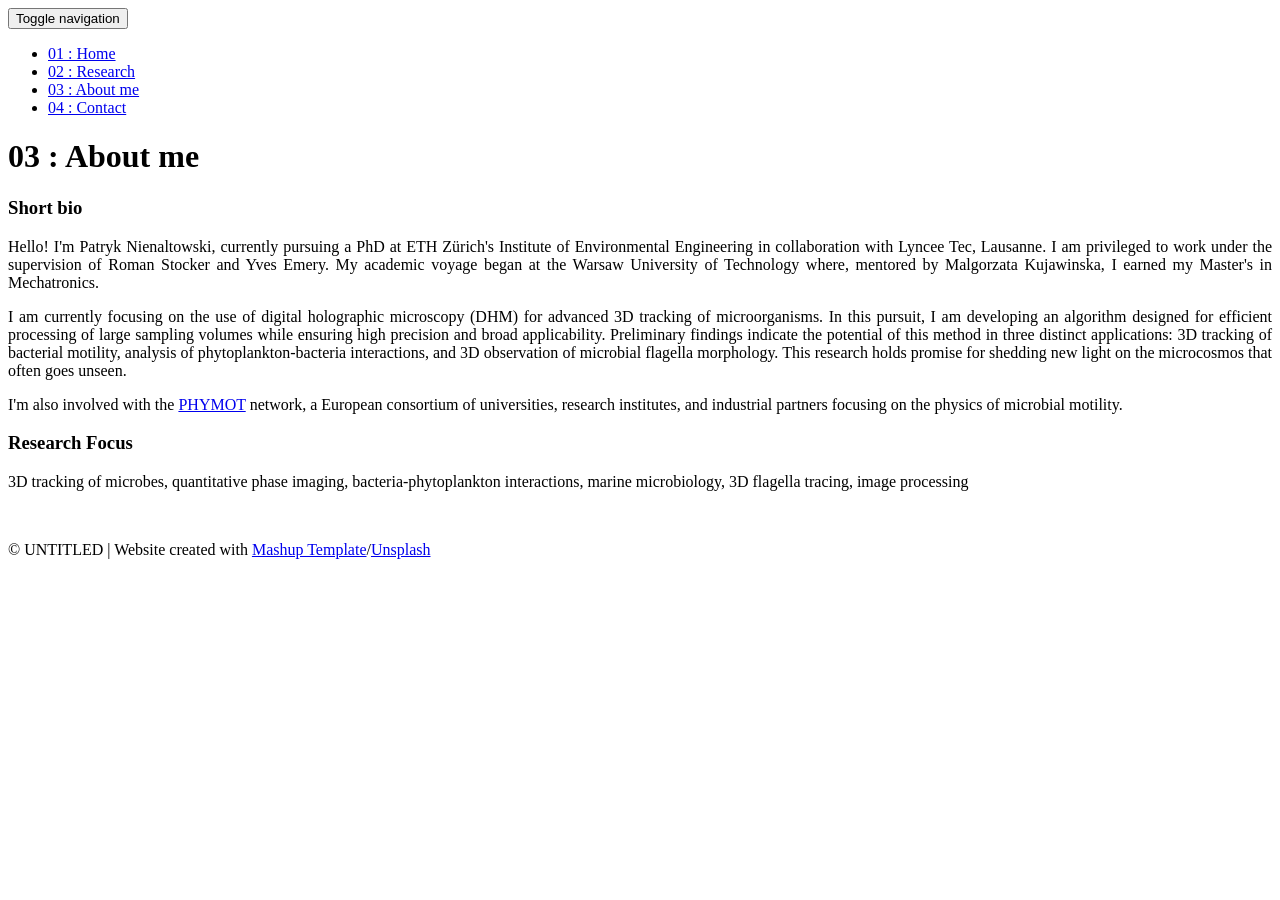
==== about.html @ 15e96288 "Add files via upload" ====
<!DOCTYPE html>
<html lang="en">

<head>
  <meta charset="UTF-8">
  <meta content="IE=edge" http-equiv="X-UA-Compatible">
  <meta content="width=device-width,initial-scale=1" name="viewport">
  <meta content="description" name="description">
  <meta name="google" content="notranslate" />
  <meta content="Mashup templates have been developped by Orson.io team" name="author">

  <!-- Disable tap highlight on IE -->
  <meta name="msapplication-tap-highlight" content="no">
  
  <link rel="apple-touch-icon" sizes="180x180" href="./assets/apple-icon-180x180.png">
  <link href="./assets/favicon.ico" rel="icon">

  <title>PN | about me</title>  

<link href="./main.3f6952e4.css" rel="stylesheet"></head>

<body class="">
<div id="site-border-left"></div>
<div id="site-border-right"></div>
<div id="site-border-top"></div>
<div id="site-border-bottom"></div>
 <!-- Add your content of header -->
<header>
  <nav class="navbar  navbar-fixed-top navbar-default">
    <div class="container">
        <button type="button" class="navbar-toggle collapsed" data-toggle="collapse" data-target="#navbar-collapse" aria-expanded="false">
          <span class="sr-only">Toggle navigation</span>
          <span class="icon-bar"></span>
          <span class="icon-bar"></span>
          <span class="icon-bar"></span>
        </button>

      <div class="collapse navbar-collapse" id="navbar-collapse">
        <ul class="nav navbar-nav ">
          <li><a href="./index.html" title="">01 : Home</a></li>
          <li><a href="./research.html" title="">02 : Research</a></li>
          <li><a href="./about.html" title="">03 : About me</a></li>
          <li><a href="./contact.html" title="">04 : Contact</a></li>
        </ul>
      </div> 
    </div>
  </nav>
</header>
<!-- Add your site or app content here -->

<div class="section-container">
    <div class="container">
      <div class="row">
        <div class="col-xs-12">
          <div class="section-container-spacer text-center">
            <h1 class="h2">03 : About me</h1>
          </div>
          
          <div class="row">
            <div class="col-md-10 col-md-offset-1">
              <div class="row">
                <div class="col-xs-12 col-md-6">
                  <h3>Short bio</h3>
                  <p align="justify">Hello! I'm Patryk Nienaltowski, currently pursuing a PhD at ETH Zürich's Institute of Environmental Engineering in collaboration with Lyncee Tec, Lausanne. I am privileged to work under the supervision of Roman Stocker and Yves Emery. My academic voyage began at the Warsaw University of Technology where, mentored by Malgorzata Kujawinska, I earned my Master's in Mechatronics.</p>
			<p align="justify">I am currently focusing on the use of digital holographic microscopy (DHM) for advanced 3D tracking of microorganisms. In this pursuit, I am developing an algorithm designed for efficient processing of large sampling volumes while ensuring high precision and broad applicability. Preliminary findings indicate the potential of this method in three distinct applications: 3D tracking of bacterial motility, analysis of phytoplankton-bacteria interactions, and 3D observation of microbial flagella morphology. This research holds promise for shedding new light on the microcosmos that often goes unseen.</p>
			<p align="justify">I'm also involved with the <a href="https://www.etn-phymot.eu">PHYMOT</a> network, a European consortium of universities, research institutes, and industrial partners focusing on the physics of microbial motility.</p>
			<h3>Research Focus</h3>
                  <p align="justify">3D tracking of microbes, quantitative phase imaging, bacteria-phytoplankton interactions, marine microbiology, 3D flagella tracing, image processing</p>
                </div>
                <div class="col-xs-12 col-md-6">
                  <img src="./assets/images/profile2.png" class="img-responsive" alt="">
                </div>
              </div>
            </div>
          </div>
          
          
       </div>
      </div>
    </div>
  </div>


<footer class="footer-container text-center">
  <div class="container">
    <div class="row">
      <div class="col-xs-12">
        <p>© UNTITLED | Website created with <a href="http://www.mashup-template.com/" title="Create website with free html template">Mashup Template</a>/<a href="https://www.unsplash.com/" title="Beautiful Free Images">Unsplash</a></p>
      </div>
    </div>
  </div>
</footer>

<script>
  document.addEventListener("DOMContentLoaded", function (event) {
     navActivePage();
  });
</script>

<!-- Google Analytics: change UA-XXXXX-X to be your site's ID 

<script>
  (function (i, s, o, g, r, a, m) {
    i['GoogleAnalyticsObject'] = r; i[r] = i[r] || function () {
      (i[r].q = i[r].q || []).push(arguments)
    }, i[r].l = 1 * new Date(); a = s.createElement(o),
      m = s.getElementsByTagName(o)[0]; a.async = 1; a.src = g; m.parentNode.insertBefore(a, m)
  })(window, document, 'script', '//www.google-analytics.com/analytics.js', 'ga');
  ga('create', 'UA-XXXXX-X', 'auto');
  ga('send', 'pageview');
</script>

--> <script type="text/javascript" src="./main.70a66962.js"></script></body>

</html>
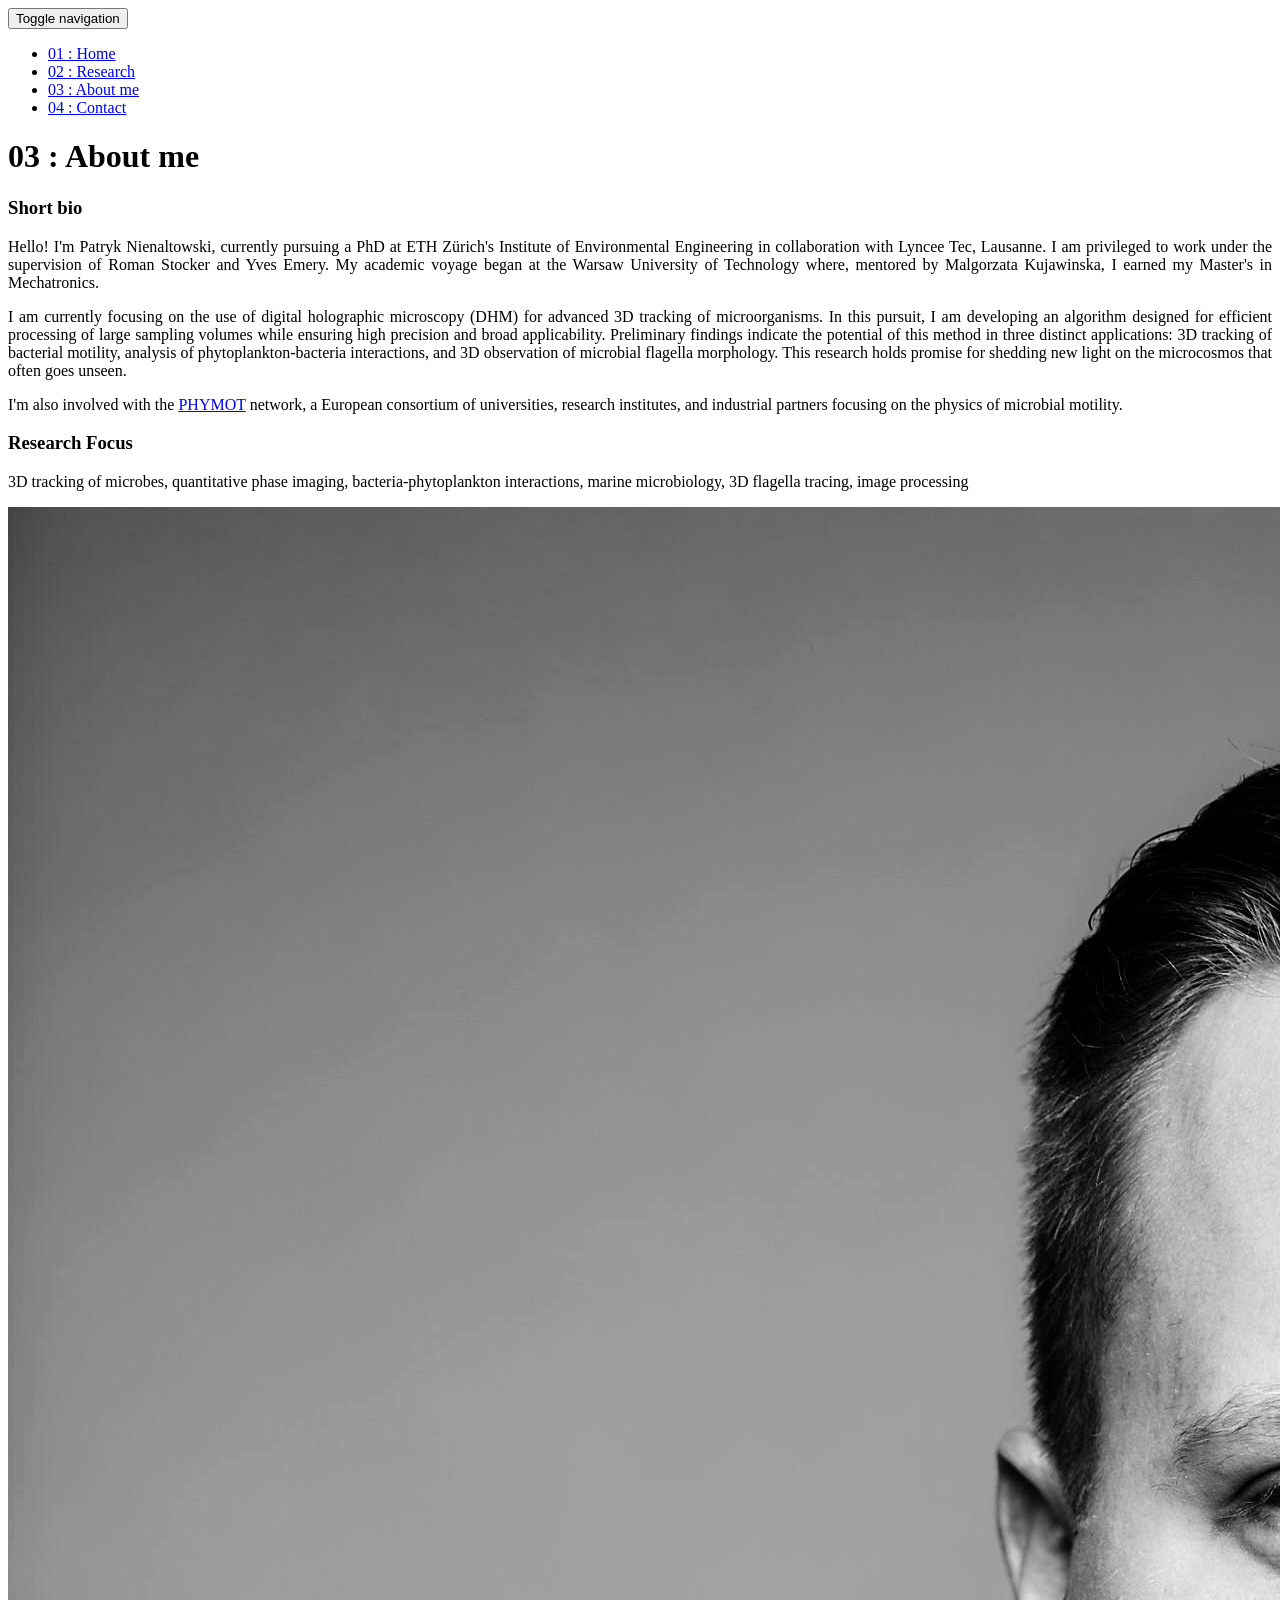
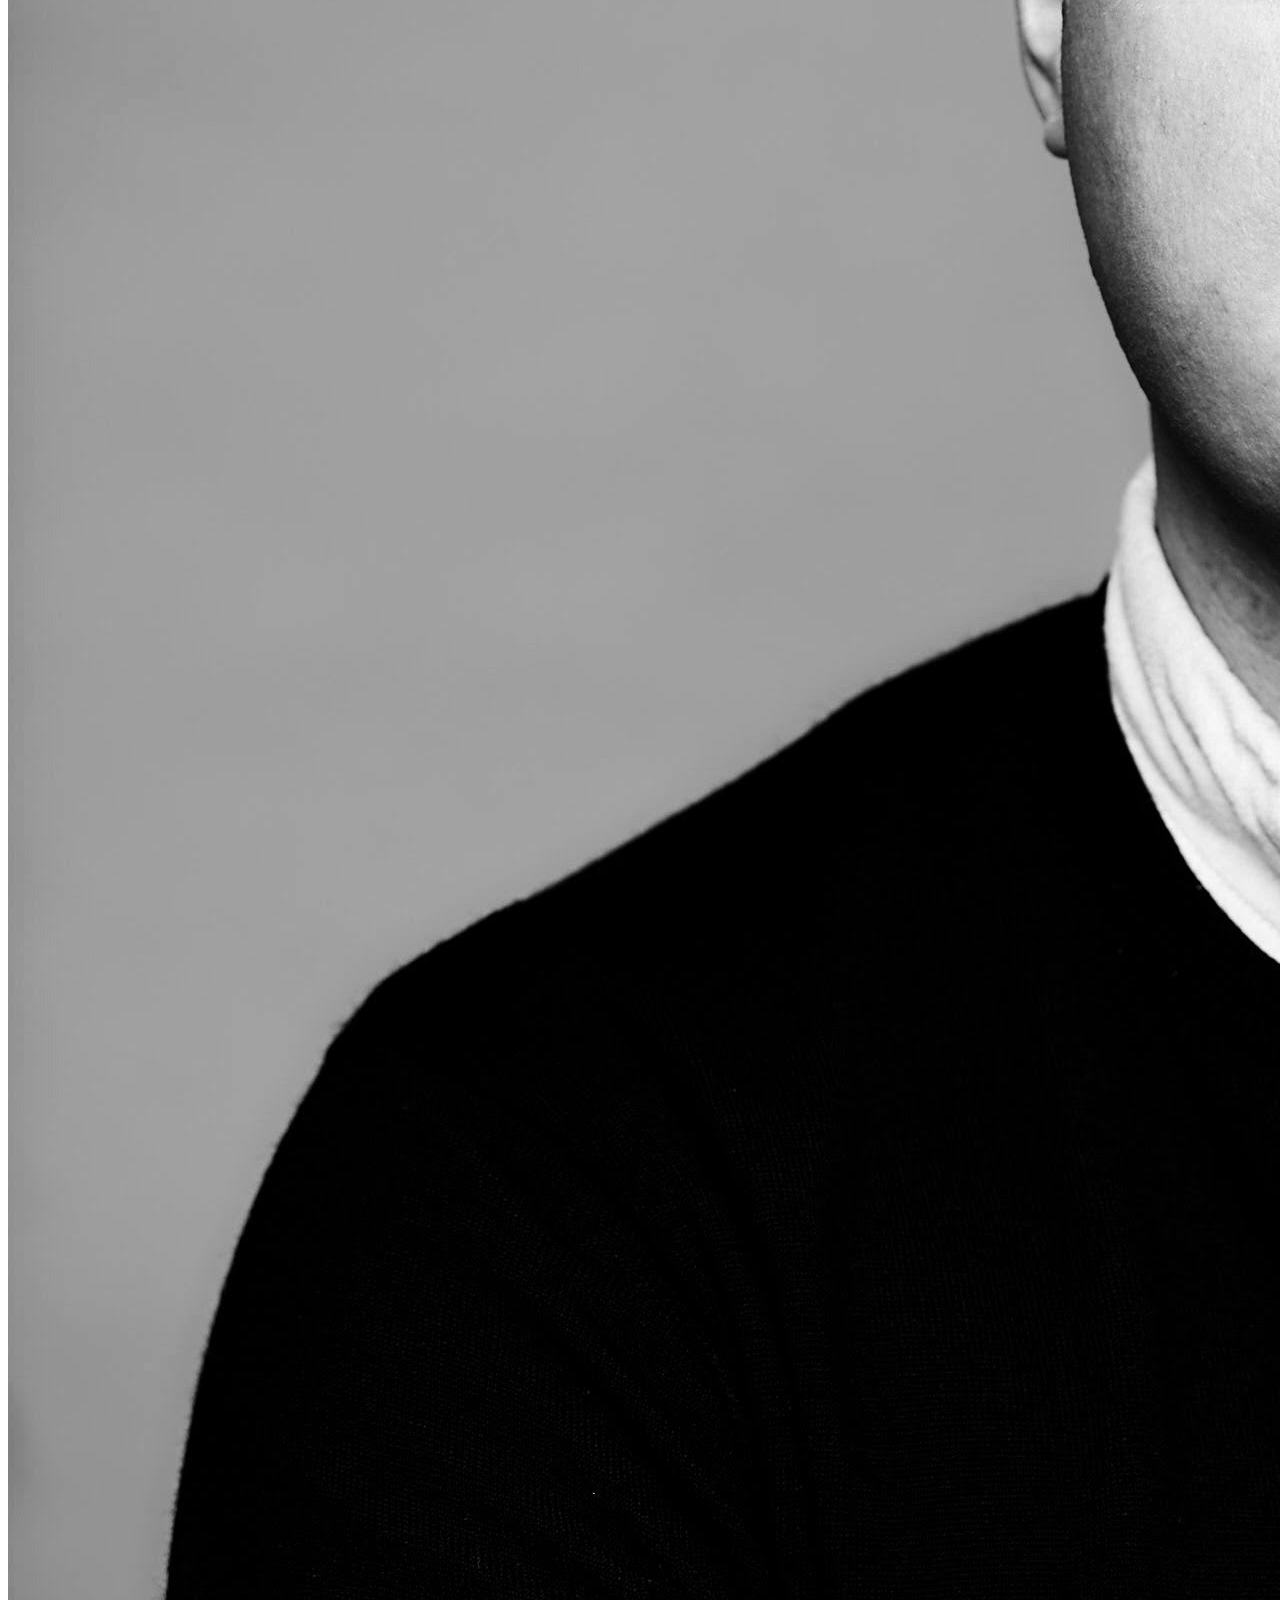
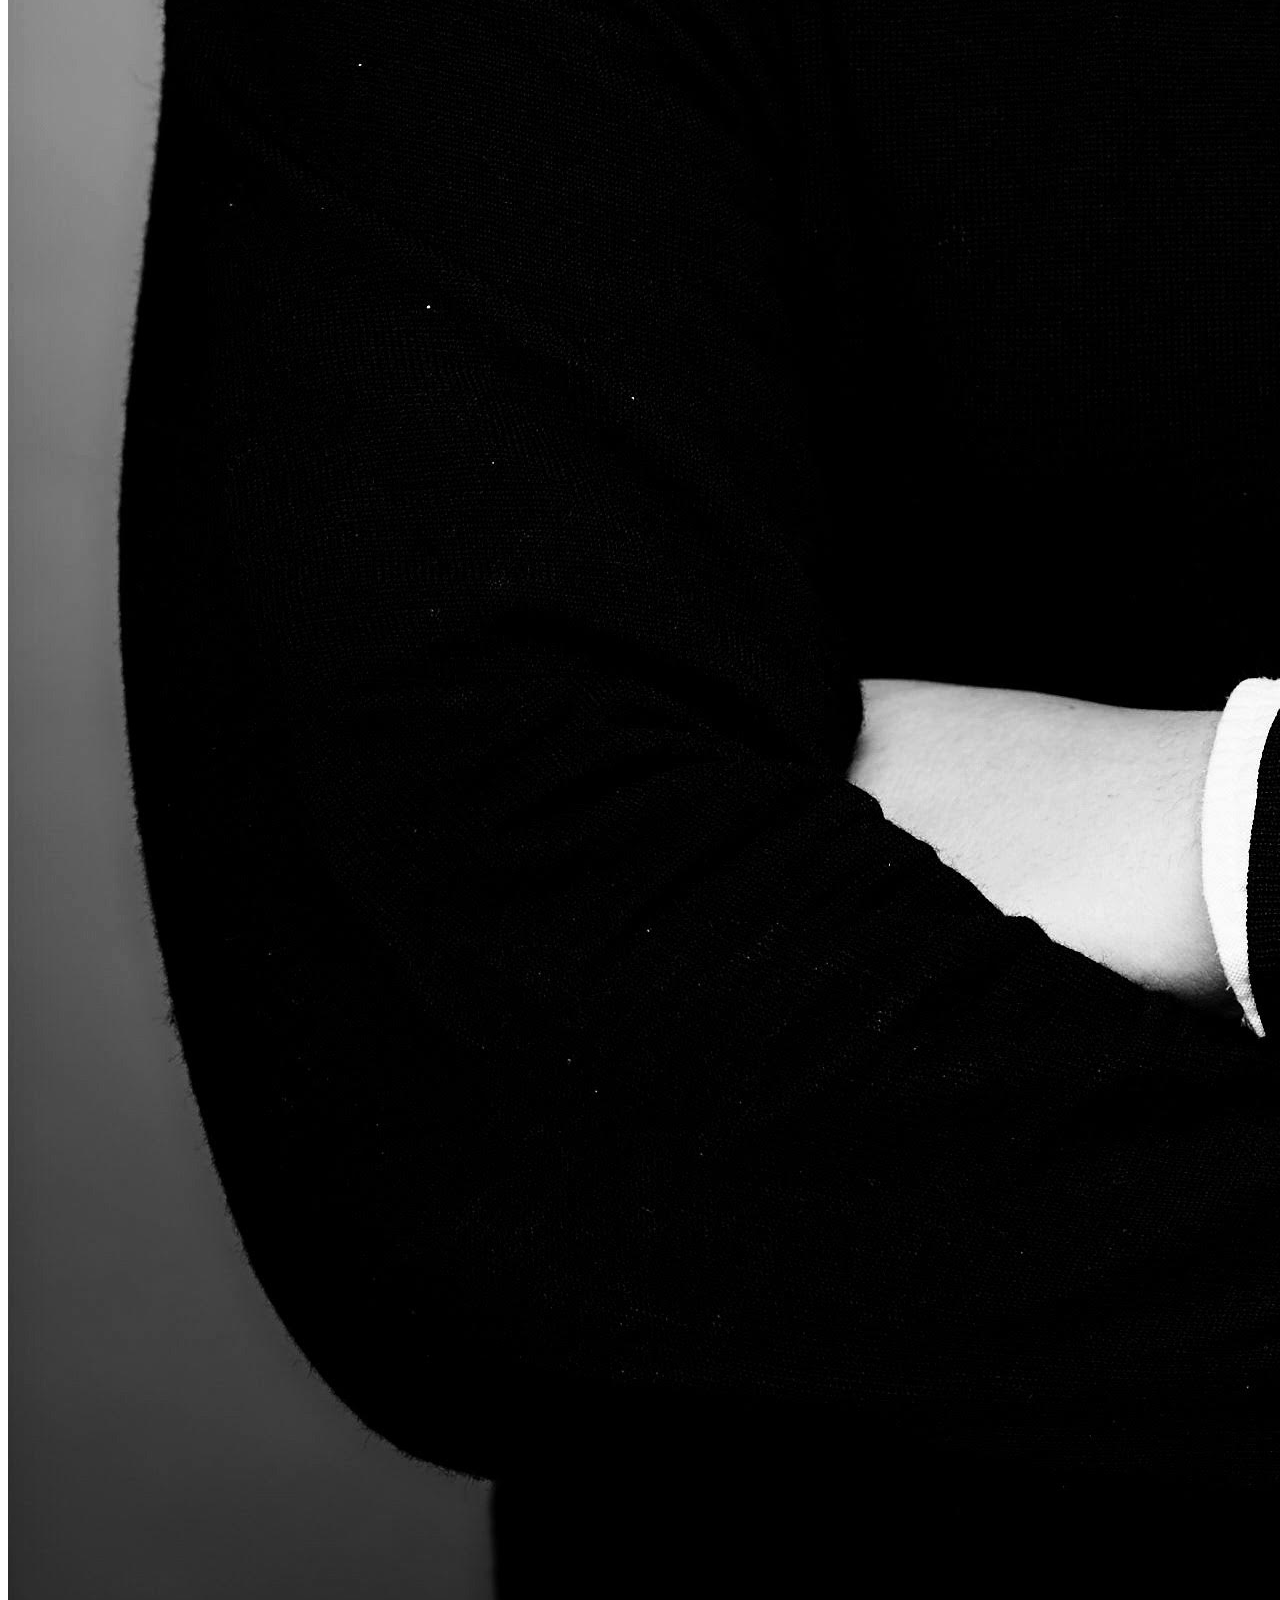
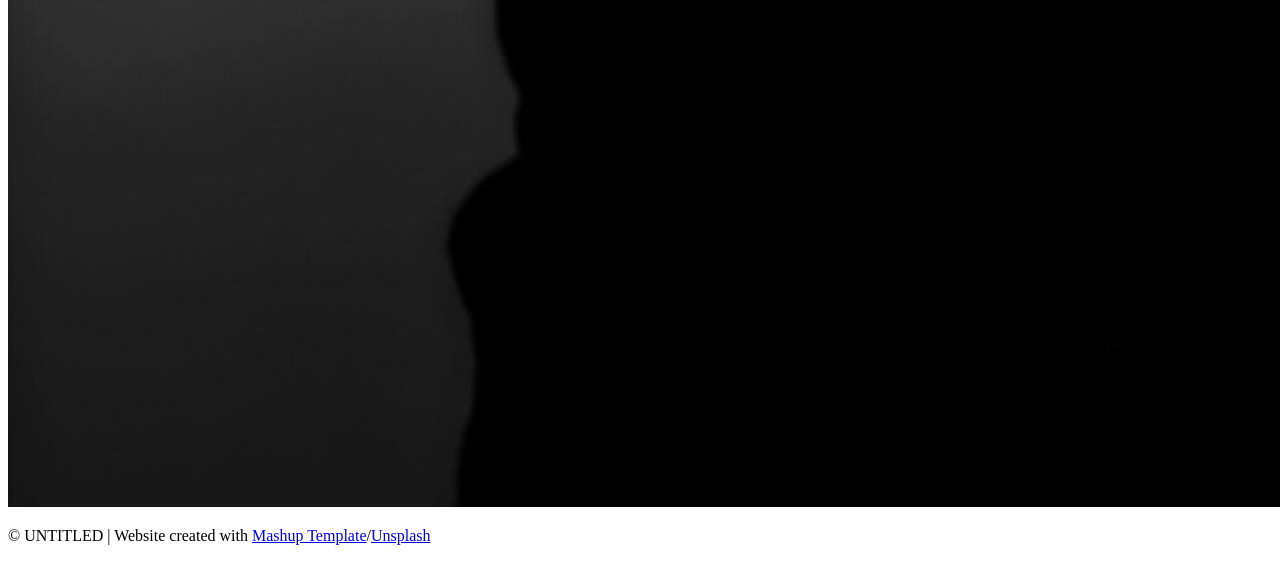
==== commit 5de50e36: "Update about.html" ====
--- a/about.html
+++ b/about.html
@@ -12,7 +12,7 @@
   <!-- Disable tap highlight on IE -->
   <meta name="msapplication-tap-highlight" content="no">
   
-  <link rel="apple-touch-icon" sizes="180x180" href="./assets/apple-icon-180x180.png">
+  <link rel="apple-touch-icon" sizes="180x180" href="apple-icon-180x180.png">
   <link href="./assets/favicon.ico" rel="icon">
 
   <title>PN | about me</title>  
@@ -68,7 +68,7 @@
                   <p align="justify">3D tracking of microbes, quantitative phase imaging, bacteria-phytoplankton interactions, marine microbiology, 3D flagella tracing, image processing</p>
                 </div>
                 <div class="col-xs-12 col-md-6">
-                  <img src="./assets/images/profile2.png" class="img-responsive" alt="">
+                  <img src="profile1.jpg" class="img-responsive" alt="">
                 </div>
               </div>
             </div>
@@ -112,4 +112,4 @@
 
 --> <script type="text/javascript" src="./main.70a66962.js"></script></body>
 
-</html>+</html>
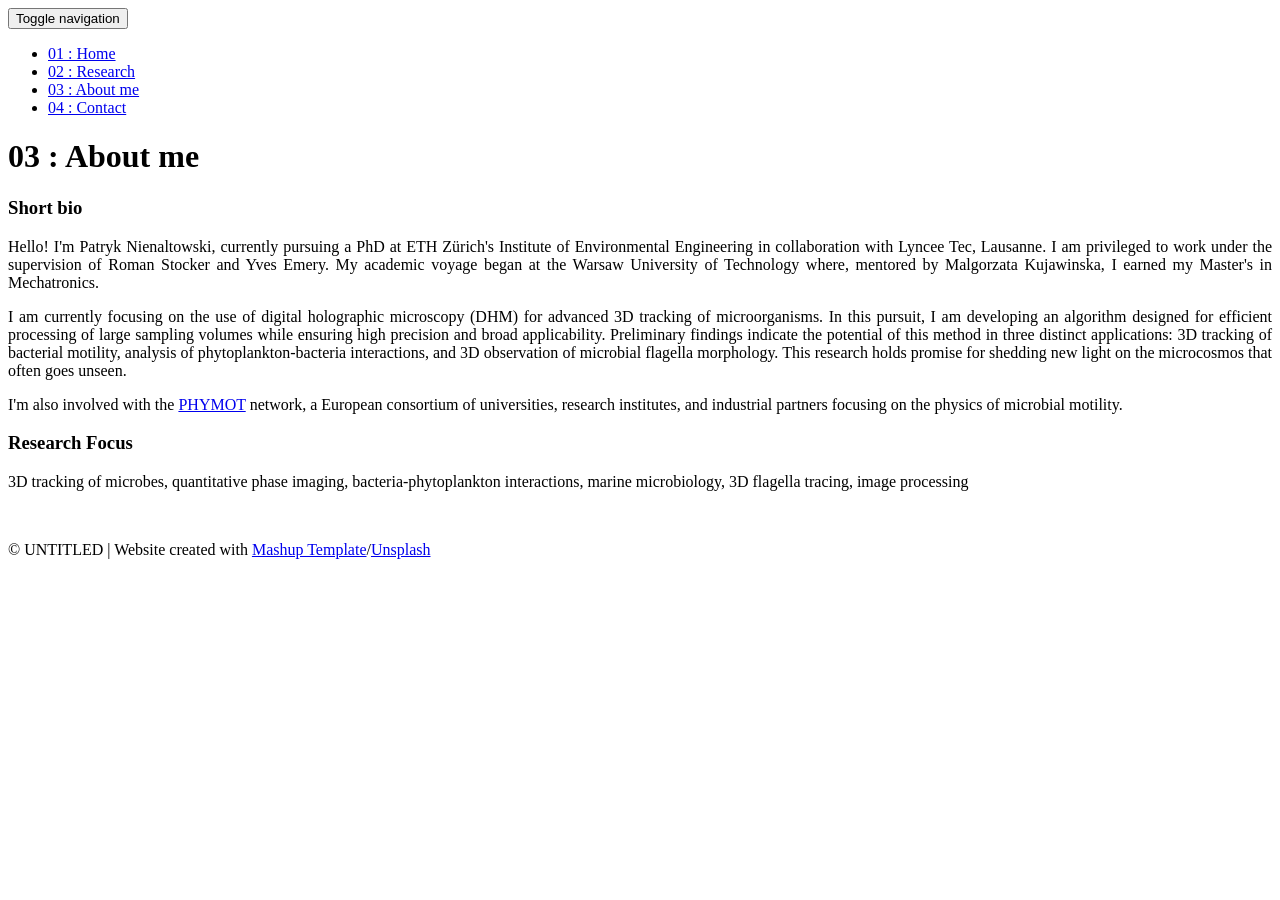
==== commit 6e42467c: "Add files via upload" ====
--- a/about.html
+++ b/about.html
@@ -12,7 +12,7 @@
   <!-- Disable tap highlight on IE -->
   <meta name="msapplication-tap-highlight" content="no">
   
-  <link rel="apple-touch-icon" sizes="180x180" href="apple-icon-180x180.png">
+  <link rel="apple-touch-icon" sizes="180x180" href="./assets/apple-icon-180x180.png">
   <link href="./assets/favicon.ico" rel="icon">
 
   <title>PN | about me</title>  
@@ -68,7 +68,7 @@
                   <p align="justify">3D tracking of microbes, quantitative phase imaging, bacteria-phytoplankton interactions, marine microbiology, 3D flagella tracing, image processing</p>
                 </div>
                 <div class="col-xs-12 col-md-6">
-                  <img src="profile1.jpg" class="img-responsive" alt="">
+                  <img src="./assets/images/profile2.png" class="img-responsive" alt="">
                 </div>
               </div>
             </div>
@@ -112,4 +112,4 @@
 
 --> <script type="text/javascript" src="./main.70a66962.js"></script></body>
 
-</html>
+</html>
--- a/main.3f6952e4.css
+++ b/main.3f6952e4.css
@@ -0,0 +1,9 @@
+@import url(https://fonts.googleapis.com/css?family=Roboto:900|Roboto+Mono:300,400,700);@import url(https://maxcdn.bootstrapcdn.com/font-awesome/4.7.0/css/font-awesome.min.css);/*!
+ * Bootstrap v3.3.7 (http://getbootstrap.com)
+ * Copyright 2011-2016 Twitter, Inc.
+ * Licensed under MIT (https://github.com/twbs/bootstrap/blob/master/LICENSE)
+ */
+/*! normalize.css v3.0.3 | MIT License | github.com/necolas/normalize.css */html{font-family:sans-serif;-ms-text-size-adjust:100%;-webkit-text-size-adjust:100%}body{margin:0}article,aside,details,figcaption,figure,footer,header,hgroup,main,menu,nav,section,summary{display:block}audio,canvas,progress,video{display:inline-block;vertical-align:baseline}audio:not([controls]){display:none;height:0}[hidden],template{display:none}a{background-color:transparent}a:active,a:hover{outline:0}abbr[title]{border-bottom:1px dotted}b,strong{font-weight:700}dfn{font-style:italic}h1{font-size:2em;margin:.67em 0}mark{background:#ff0;color:#000}small{font-size:80%}sub,sup{font-size:75%;line-height:0;position:relative;vertical-align:baseline}sup{top:-.5em}sub{bottom:-.25em}img{border:0}svg:not(:root){overflow:hidden}figure{margin:1em 40px}hr{box-sizing:content-box;height:0}pre{overflow:auto}code,kbd,pre,samp{font-family:monospace,monospace;font-size:1em}button,input,optgroup,select,textarea{color:inherit;font:inherit;margin:0}button{overflow:visible}button,select{text-transform:none}button,html input[type=button],input[type=reset],input[type=submit]{-webkit-appearance:button;cursor:pointer}button[disabled],html input[disabled]{cursor:default}button::-moz-focus-inner,input::-moz-focus-inner{border:0;padding:0}input{line-height:normal}input[type=checkbox],input[type=radio]{box-sizing:border-box;padding:0}input[type=number]::-webkit-inner-spin-button,input[type=number]::-webkit-outer-spin-button{height:auto}input[type=search]{-webkit-appearance:textfield;box-sizing:content-box}input[type=search]::-webkit-search-cancel-button,input[type=search]::-webkit-search-decoration{-webkit-appearance:none}fieldset{border:1px solid silver;margin:0 2px;padding:.35em .625em .75em}textarea{overflow:auto}optgroup{font-weight:700}table{border-collapse:collapse;border-spacing:0}td,th{padding:0}
+
+/*! Source: https://github.com/h5bp/html5-boilerplate/blob/master/src/css/main.css */@media print{*,:after,:before{background:transparent!important;color:#000!important;box-shadow:none!important;text-shadow:none!important}a,a:visited{text-decoration:underline}a[href]:after{content:" (" attr(href) ")"}abbr[title]:after{content:" (" attr(title) ")"}a[href^="#"]:after,a[href^="javascript:"]:after{content:""}blockquote,pre{border:1px solid #999;page-break-inside:avoid}thead{display:table-header-group}img,tr{page-break-inside:avoid}img{max-width:100%!important}h2,h3,p{orphans:3;widows:3}h2,h3{page-break-after:avoid}.navbar{display:none}.btn>.caret,.dropup>.btn>.caret{border-top-color:#000!important}.label{border:1px solid #000}.table{border-collapse:collapse!important}.table td,.table th{background-color:#fff!important}.table-bordered td,.table-bordered th{border:1px solid #ddd!important}}*,:after,:before{-webkit-box-sizing:border-box;-moz-box-sizing:border-box;box-sizing:border-box}html{font-size:10px;-webkit-tap-highlight-color:transparent}body{font-family:Roboto Mono,Helvetica,Arial,sans-serif;font-size:11px;line-height:1.78;color:#000;background-color:#fff}button,input,select,textarea{font-family:inherit;font-size:inherit;line-height:inherit}a{color:#001aff;text-decoration:none}a:focus,a:hover{color:#0012b3;text-decoration:underline}a:focus{outline:5px auto -webkit-focus-ring-color;outline-offset:-2px}figure{margin:0}img{vertical-align:middle}.img-responsive{display:block;max-width:100%;height:auto}.img-rounded{border-radius:0}.img-thumbnail{padding:4px;line-height:1.78;background-color:#fff;border:1px solid #ddd;border-radius:0;-webkit-transition:all .2s ease-in-out;-o-transition:all .2s ease-in-out;transition:all .2s ease-in-out;display:inline-block;max-width:100%;height:auto}.img-circle{border-radius:50%}hr{margin-top:19px;margin-bottom:19px;border:0;border-top:1px solid #eee}.sr-only{position:absolute;width:1px;height:1px;margin:-1px;padding:0;overflow:hidden;clip:rect(0,0,0,0);border:0}.sr-only-focusable:active,.sr-only-focusable:focus{position:static;width:auto;height:auto;margin:0;overflow:visible;clip:auto}[role=button]{cursor:pointer}.h1,.h2,.h3,.h4,.h5,.h6,h1,h2,h3,h4,h5,h6{font-family:Roboto Mono,Helvetica,Arial,sans-serif;font-weight:700;line-height:1.1;color:#000}.h1 .small,.h1 small,.h2 .small,.h2 small,.h3 .small,.h3 small,.h4 .small,.h4 small,.h5 .small,.h5 small,.h6 .small,.h6 small,h1 .small,h1 small,h2 .small,h2 small,h3 .small,h3 small,h4 .small,h4 small,h5 .small,h5 small,h6 .small,h6 small{font-weight:400;line-height:1;color:#777}.h1,.h2,.h3,h1,h2,h3{margin-top:19px;margin-bottom:9.5px}.h1 .small,.h1 small,.h2 .small,.h2 small,.h3 .small,.h3 small,h1 .small,h1 small,h2 .small,h2 small,h3 .small,h3 small{font-size:65%}.h4,.h5,.h6,h4,h5,h6{margin-top:9.5px;margin-bottom:9.5px}.h4 .small,.h4 small,.h5 .small,.h5 small,.h6 .small,.h6 small,h4 .small,h4 small,h5 .small,h5 small,h6 .small,h6 small{font-size:75%}.h1,h1{font-size:70px}.h2,h2{font-size:30px}.h3,h3{font-size:20px}.h4,.h5,h4,h5{font-size:11px}.h6,h6{font-size:10px}p{margin:0 0 9.5px}.lead{margin-bottom:19px;font-size:12px;font-weight:300;line-height:1.4}@media (min-width:768px){.lead{font-size:16.5px}}.small,small{font-size:90%}.mark,mark{background-color:#fcf8e3;padding:.2em}.text-left{text-align:left}.text-right{text-align:right}.text-center{text-align:center}.text-justify{text-align:justify}.text-nowrap{white-space:nowrap}.text-lowercase{text-transform:lowercase}.initialism,.text-uppercase{text-transform:uppercase}.text-capitalize{text-transform:capitalize}.text-muted{color:#777}.text-primary{color:#001aff}a.text-primary:focus,a.text-primary:hover{color:#0015cc}.text-success{color:#fff}a.text-success:focus,a.text-success:hover{color:#e6e6e6}.text-info{color:#31708f}a.text-info:focus,a.text-info:hover{color:#245269}.text-warning{color:#8a6d3b}a.text-warning:focus,a.text-warning:hover{color:#66512c}.text-danger{color:#fff}a.text-danger:focus,a.text-danger:hover{color:#e6e6e6}.bg-primary{color:#fff;background-color:#001aff}a.bg-primary:focus,a.bg-primary:hover{background-color:#0015cc}.bg-success,a.bg-success:focus,a.bg-success:hover{background-color:#000}.bg-info{background-color:#d9edf7}a.bg-info:focus,a.bg-info:hover{background-color:#afd9ee}.bg-warning{background-color:#fcf8e3}a.bg-warning:focus,a.bg-warning:hover{background-color:#f7ecb5}.bg-danger{background-color:red}a.bg-danger:focus,a.bg-danger:hover{background-color:#c00}.page-header{padding-bottom:8.5px;margin:38px 0 19px;border-bottom:1px solid #eee}ol,ul{margin-top:0;margin-bottom:9.5px}ol ol,ol ul,ul ol,ul ul{margin-bottom:0}.list-inline,.list-unstyled{padding-left:0;list-style:none}.list-inline{margin-left:-5px}.list-inline>li{display:inline-block;padding-left:5px;padding-right:5px}dl{margin-top:0;margin-bottom:19px}dd,dt{line-height:1.78}dt{font-weight:700}dd{margin-left:0}.dl-horizontal dd:after,.dl-horizontal dd:before{content:" ";display:table}.dl-horizontal dd:after{clear:both}@media (min-width:768px){.dl-horizontal dt{float:left;width:160px;clear:left;text-align:right;overflow:hidden;text-overflow:ellipsis;white-space:nowrap}.dl-horizontal dd{margin-left:180px}}abbr[data-original-title],abbr[title]{cursor:help;border-bottom:1px dotted #777}.initialism{font-size:90%}blockquote{padding:9.5px 19px;margin:0 0 19px;font-size:13.75px;border-left:5px solid #eee}blockquote ol:last-child,blockquote p:last-child,blockquote ul:last-child{margin-bottom:0}blockquote .small,blockquote footer,blockquote small{display:block;font-size:80%;line-height:1.78;color:#777}blockquote .small:before,blockquote footer:before,blockquote small:before{content:"\2014   \A0"}.blockquote-reverse,blockquote.pull-right{padding-right:15px;padding-left:0;border-right:5px solid #eee;border-left:0;text-align:right}.blockquote-reverse .small:before,.blockquote-reverse footer:before,.blockquote-reverse small:before,blockquote.pull-right .small:before,blockquote.pull-right footer:before,blockquote.pull-right small:before{content:""}.blockquote-reverse .small:after,.blockquote-reverse footer:after,.blockquote-reverse small:after,blockquote.pull-right .small:after,blockquote.pull-right footer:after,blockquote.pull-right small:after{content:"\A0   \2014"}address{margin-bottom:19px;font-style:normal;line-height:1.78}code,kbd,pre,samp{font-family:Menlo,Monaco,Consolas,Courier New,monospace}code{color:#c7254e;background-color:#f9f2f4}code,kbd{padding:2px 4px;font-size:90%;border-radius:0}kbd{color:#fff;background-color:#333;box-shadow:inset 0 -1px 0 rgba(0,0,0,.25)}kbd kbd{padding:0;font-size:100%;font-weight:700;box-shadow:none}pre{display:block;padding:9px;margin:0 0 9.5px;font-size:10px;line-height:1.78;word-break:break-all;word-wrap:break-word;color:#333;background-color:#f5f5f5;border:1px solid #ccc;border-radius:0}pre code{padding:0;font-size:inherit;color:inherit;white-space:pre-wrap;background-color:transparent;border-radius:0}.pre-scrollable{max-height:340px;overflow-y:scroll}.container{margin-right:auto;margin-left:auto;padding-left:15px;padding-right:15px}.container:after,.container:before{content:" ";display:table}.container:after{clear:both}@media (min-width:768px){.container{width:750px}}@media (min-width:992px){.container{width:970px}}@media (min-width:1200px){.container{width:1170px}}.container-fluid{margin-right:auto;margin-left:auto;padding-left:15px;padding-right:15px}.container-fluid:after,.container-fluid:before{content:" ";display:table}.container-fluid:after{clear:both}.row{margin-left:-15px;margin-right:-15px}.row:after,.row:before{content:" ";display:table}.row:after{clear:both}.col-lg-1,.col-lg-2,.col-lg-3,.col-lg-4,.col-lg-5,.col-lg-6,.col-lg-7,.col-lg-8,.col-lg-9,.col-lg-10,.col-lg-11,.col-lg-12,.col-md-1,.col-md-2,.col-md-3,.col-md-4,.col-md-5,.col-md-6,.col-md-7,.col-md-8,.col-md-9,.col-md-10,.col-md-11,.col-md-12,.col-sm-1,.col-sm-2,.col-sm-3,.col-sm-4,.col-sm-5,.col-sm-6,.col-sm-7,.col-sm-8,.col-sm-9,.col-sm-10,.col-sm-11,.col-sm-12,.col-xs-1,.col-xs-2,.col-xs-3,.col-xs-4,.col-xs-5,.col-xs-6,.col-xs-7,.col-xs-8,.col-xs-9,.col-xs-10,.col-xs-11,.col-xs-12{position:relative;min-height:1px;padding-left:15px;padding-right:15px}.col-xs-1,.col-xs-2,.col-xs-3,.col-xs-4,.col-xs-5,.col-xs-6,.col-xs-7,.col-xs-8,.col-xs-9,.col-xs-10,.col-xs-11,.col-xs-12{float:left}.col-xs-1{width:8.33333%}.col-xs-2{width:16.66667%}.col-xs-3{width:25%}.col-xs-4{width:33.33333%}.col-xs-5{width:41.66667%}.col-xs-6{width:50%}.col-xs-7{width:58.33333%}.col-xs-8{width:66.66667%}.col-xs-9{width:75%}.col-xs-10{width:83.33333%}.col-xs-11{width:91.66667%}.col-xs-12{width:100%}.col-xs-pull-0{right:auto}.col-xs-pull-1{right:8.33333%}.col-xs-pull-2{right:16.66667%}.col-xs-pull-3{right:25%}.col-xs-pull-4{right:33.33333%}.col-xs-pull-5{right:41.66667%}.col-xs-pull-6{right:50%}.col-xs-pull-7{right:58.33333%}.col-xs-pull-8{right:66.66667%}.col-xs-pull-9{right:75%}.col-xs-pull-10{right:83.33333%}.col-xs-pull-11{right:91.66667%}.col-xs-pull-12{right:100%}.col-xs-push-0{left:auto}.col-xs-push-1{left:8.33333%}.col-xs-push-2{left:16.66667%}.col-xs-push-3{left:25%}.col-xs-push-4{left:33.33333%}.col-xs-push-5{left:41.66667%}.col-xs-push-6{left:50%}.col-xs-push-7{left:58.33333%}.col-xs-push-8{left:66.66667%}.col-xs-push-9{left:75%}.col-xs-push-10{left:83.33333%}.col-xs-push-11{left:91.66667%}.col-xs-push-12{left:100%}.col-xs-offset-0{margin-left:0}.col-xs-offset-1{margin-left:8.33333%}.col-xs-offset-2{margin-left:16.66667%}.col-xs-offset-3{margin-left:25%}.col-xs-offset-4{margin-left:33.33333%}.col-xs-offset-5{margin-left:41.66667%}.col-xs-offset-6{margin-left:50%}.col-xs-offset-7{margin-left:58.33333%}.col-xs-offset-8{margin-left:66.66667%}.col-xs-offset-9{margin-left:75%}.col-xs-offset-10{margin-left:83.33333%}.col-xs-offset-11{margin-left:91.66667%}.col-xs-offset-12{margin-left:100%}@media (min-width:768px){.col-sm-1,.col-sm-2,.col-sm-3,.col-sm-4,.col-sm-5,.col-sm-6,.col-sm-7,.col-sm-8,.col-sm-9,.col-sm-10,.col-sm-11,.col-sm-12{float:left}.col-sm-1{width:8.33333%}.col-sm-2{width:16.66667%}.col-sm-3{width:25%}.col-sm-4{width:33.33333%}.col-sm-5{width:41.66667%}.col-sm-6{width:50%}.col-sm-7{width:58.33333%}.col-sm-8{width:66.66667%}.col-sm-9{width:75%}.col-sm-10{width:83.33333%}.col-sm-11{width:91.66667%}.col-sm-12{width:100%}.col-sm-pull-0{right:auto}.col-sm-pull-1{right:8.33333%}.col-sm-pull-2{right:16.66667%}.col-sm-pull-3{right:25%}.col-sm-pull-4{right:33.33333%}.col-sm-pull-5{right:41.66667%}.col-sm-pull-6{right:50%}.col-sm-pull-7{right:58.33333%}.col-sm-pull-8{right:66.66667%}.col-sm-pull-9{right:75%}.col-sm-pull-10{right:83.33333%}.col-sm-pull-11{right:91.66667%}.col-sm-pull-12{right:100%}.col-sm-push-0{left:auto}.col-sm-push-1{left:8.33333%}.col-sm-push-2{left:16.66667%}.col-sm-push-3{left:25%}.col-sm-push-4{left:33.33333%}.col-sm-push-5{left:41.66667%}.col-sm-push-6{left:50%}.col-sm-push-7{left:58.33333%}.col-sm-push-8{left:66.66667%}.col-sm-push-9{left:75%}.col-sm-push-10{left:83.33333%}.col-sm-push-11{left:91.66667%}.col-sm-push-12{left:100%}.col-sm-offset-0{margin-left:0}.col-sm-offset-1{margin-left:8.33333%}.col-sm-offset-2{margin-left:16.66667%}.col-sm-offset-3{margin-left:25%}.col-sm-offset-4{margin-left:33.33333%}.col-sm-offset-5{margin-left:41.66667%}.col-sm-offset-6{margin-left:50%}.col-sm-offset-7{margin-left:58.33333%}.col-sm-offset-8{margin-left:66.66667%}.col-sm-offset-9{margin-left:75%}.col-sm-offset-10{margin-left:83.33333%}.col-sm-offset-11{margin-left:91.66667%}.col-sm-offset-12{margin-left:100%}}@media (min-width:992px){.col-md-1,.col-md-2,.col-md-3,.col-md-4,.col-md-5,.col-md-6,.col-md-7,.col-md-8,.col-md-9,.col-md-10,.col-md-11,.col-md-12{float:left}.col-md-1{width:8.33333%}.col-md-2{width:16.66667%}.col-md-3{width:25%}.col-md-4{width:33.33333%}.col-md-5{width:41.66667%}.col-md-6{width:50%}.col-md-7{width:58.33333%}.col-md-8{width:66.66667%}.col-md-9{width:75%}.col-md-10{width:83.33333%}.col-md-11{width:91.66667%}.col-md-12{width:100%}.col-md-pull-0{right:auto}.col-md-pull-1{right:8.33333%}.col-md-pull-2{right:16.66667%}.col-md-pull-3{right:25%}.col-md-pull-4{right:33.33333%}.col-md-pull-5{right:41.66667%}.col-md-pull-6{right:50%}.col-md-pull-7{right:58.33333%}.col-md-pull-8{right:66.66667%}.col-md-pull-9{right:75%}.col-md-pull-10{right:83.33333%}.col-md-pull-11{right:91.66667%}.col-md-pull-12{right:100%}.col-md-push-0{left:auto}.col-md-push-1{left:8.33333%}.col-md-push-2{left:16.66667%}.col-md-push-3{left:25%}.col-md-push-4{left:33.33333%}.col-md-push-5{left:41.66667%}.col-md-push-6{left:50%}.col-md-push-7{left:58.33333%}.col-md-push-8{left:66.66667%}.col-md-push-9{left:75%}.col-md-push-10{left:83.33333%}.col-md-push-11{left:91.66667%}.col-md-push-12{left:100%}.col-md-offset-0{margin-left:0}.col-md-offset-1{margin-left:8.33333%}.col-md-offset-2{margin-left:16.66667%}.col-md-offset-3{margin-left:25%}.col-md-offset-4{margin-left:33.33333%}.col-md-offset-5{margin-left:41.66667%}.col-md-offset-6{margin-left:50%}.col-md-offset-7{margin-left:58.33333%}.col-md-offset-8{margin-left:66.66667%}.col-md-offset-9{margin-left:75%}.col-md-offset-10{margin-left:83.33333%}.col-md-offset-11{margin-left:91.66667%}.col-md-offset-12{margin-left:100%}}@media (min-width:1200px){.col-lg-1,.col-lg-2,.col-lg-3,.col-lg-4,.col-lg-5,.col-lg-6,.col-lg-7,.col-lg-8,.col-lg-9,.col-lg-10,.col-lg-11,.col-lg-12{float:left}.col-lg-1{width:8.33333%}.col-lg-2{width:16.66667%}.col-lg-3{width:25%}.col-lg-4{width:33.33333%}.col-lg-5{width:41.66667%}.col-lg-6{width:50%}.col-lg-7{width:58.33333%}.col-lg-8{width:66.66667%}.col-lg-9{width:75%}.col-lg-10{width:83.33333%}.col-lg-11{width:91.66667%}.col-lg-12{width:100%}.col-lg-pull-0{right:auto}.col-lg-pull-1{right:8.33333%}.col-lg-pull-2{right:16.66667%}.col-lg-pull-3{right:25%}.col-lg-pull-4{right:33.33333%}.col-lg-pull-5{right:41.66667%}.col-lg-pull-6{right:50%}.col-lg-pull-7{right:58.33333%}.col-lg-pull-8{right:66.66667%}.col-lg-pull-9{right:75%}.col-lg-pull-10{right:83.33333%}.col-lg-pull-11{right:91.66667%}.col-lg-pull-12{right:100%}.col-lg-push-0{left:auto}.col-lg-push-1{left:8.33333%}.col-lg-push-2{left:16.66667%}.col-lg-push-3{left:25%}.col-lg-push-4{left:33.33333%}.col-lg-push-5{left:41.66667%}.col-lg-push-6{left:50%}.col-lg-push-7{left:58.33333%}.col-lg-push-8{left:66.66667%}.col-lg-push-9{left:75%}.col-lg-push-10{left:83.33333%}.col-lg-push-11{left:91.66667%}.col-lg-push-12{left:100%}.col-lg-offset-0{margin-left:0}.col-lg-offset-1{margin-left:8.33333%}.col-lg-offset-2{margin-left:16.66667%}.col-lg-offset-3{margin-left:25%}.col-lg-offset-4{margin-left:33.33333%}.col-lg-offset-5{margin-left:41.66667%}.col-lg-offset-6{margin-left:50%}.col-lg-offset-7{margin-left:58.33333%}.col-lg-offset-8{margin-left:66.66667%}.col-lg-offset-9{margin-left:75%}.col-lg-offset-10{margin-left:83.33333%}.col-lg-offset-11{margin-left:91.66667%}.col-lg-offset-12{margin-left:100%}}table{background-color:transparent}caption{padding-top:8px;padding-bottom:8px;color:#777}caption,th{text-align:left}.table{width:100%;max-width:100%;margin-bottom:19px}.table>tbody>tr>td,.table>tbody>tr>th,.table>tfoot>tr>td,.table>tfoot>tr>th,.table>thead>tr>td,.table>thead>tr>th{padding:8px;line-height:1.78;vertical-align:top;border-top:1px solid #ddd}.table>thead>tr>th{vertical-align:bottom;border-bottom:2px solid #ddd}.table>caption+thead>tr:first-child>td,.table>caption+thead>tr:first-child>th,.table>colgroup+thead>tr:first-child>td,.table>colgroup+thead>tr:first-child>th,.table>thead:first-child>tr:first-child>td,.table>thead:first-child>tr:first-child>th{border-top:0}.table>tbody+tbody{border-top:2px solid #ddd}.table .table{background-color:#fff}.table-condensed>tbody>tr>td,.table-condensed>tbody>tr>th,.table-condensed>tfoot>tr>td,.table-condensed>tfoot>tr>th,.table-condensed>thead>tr>td,.table-condensed>thead>tr>th{padding:5px}.table-bordered,.table-bordered>tbody>tr>td,.table-bordered>tbody>tr>th,.table-bordered>tfoot>tr>td,.table-bordered>tfoot>tr>th,.table-bordered>thead>tr>td,.table-bordered>thead>tr>th{border:1px solid #ddd}.table-bordered>thead>tr>td,.table-bordered>thead>tr>th{border-bottom-width:2px}.table-striped>tbody>tr:nth-of-type(odd){background-color:#f9f9f9}.table-hover>tbody>tr:hover{background-color:#f5f5f5}table col[class*=col-]{position:static;float:none;display:table-column}table td[class*=col-],table th[class*=col-]{position:static;float:none;display:table-cell}.table>tbody>tr.active>td,.table>tbody>tr.active>th,.table>tbody>tr>td.active,.table>tbody>tr>th.active,.table>tfoot>tr.active>td,.table>tfoot>tr.active>th,.table>tfoot>tr>td.active,.table>tfoot>tr>th.active,.table>thead>tr.active>td,.table>thead>tr.active>th,.table>thead>tr>td.active,.table>thead>tr>th.active{background-color:#f5f5f5}.table-hover>tbody>tr.active:hover>td,.table-hover>tbody>tr.active:hover>th,.table-hover>tbody>tr:hover>.active,.table-hover>tbody>tr>td.active:hover,.table-hover>tbody>tr>th.active:hover{background-color:#e8e8e8}.table-hover>tbody>tr.success:hover>td,.table-hover>tbody>tr.success:hover>th,.table-hover>tbody>tr:hover>.success,.table-hover>tbody>tr>td.success:hover,.table-hover>tbody>tr>th.success:hover,.table>tbody>tr.success>td,.table>tbody>tr.success>th,.table>tbody>tr>td.success,.table>tbody>tr>th.success,.table>tfoot>tr.success>td,.table>tfoot>tr.success>th,.table>tfoot>tr>td.success,.table>tfoot>tr>th.success,.table>thead>tr.success>td,.table>thead>tr.success>th,.table>thead>tr>td.success,.table>thead>tr>th.success{background-color:#000}.table>tbody>tr.info>td,.table>tbody>tr.info>th,.table>tbody>tr>td.info,.table>tbody>tr>th.info,.table>tfoot>tr.info>td,.table>tfoot>tr.info>th,.table>tfoot>tr>td.info,.table>tfoot>tr>th.info,.table>thead>tr.info>td,.table>thead>tr.info>th,.table>thead>tr>td.info,.table>thead>tr>th.info{background-color:#d9edf7}.table-hover>tbody>tr.info:hover>td,.table-hover>tbody>tr.info:hover>th,.table-hover>tbody>tr:hover>.info,.table-hover>tbody>tr>td.info:hover,.table-hover>tbody>tr>th.info:hover{background-color:#c4e3f3}.table>tbody>tr.warning>td,.table>tbody>tr.warning>th,.table>tbody>tr>td.warning,.table>tbody>tr>th.warning,.table>tfoot>tr.warning>td,.table>tfoot>tr.warning>th,.table>tfoot>tr>td.warning,.table>tfoot>tr>th.warning,.table>thead>tr.warning>td,.table>thead>tr.warning>th,.table>thead>tr>td.warning,.table>thead>tr>th.warning{background-color:#fcf8e3}.table-hover>tbody>tr.warning:hover>td,.table-hover>tbody>tr.warning:hover>th,.table-hover>tbody>tr:hover>.warning,.table-hover>tbody>tr>td.warning:hover,.table-hover>tbody>tr>th.warning:hover{background-color:#faf2cc}.table>tbody>tr.danger>td,.table>tbody>tr.danger>th,.table>tbody>tr>td.danger,.table>tbody>tr>th.danger,.table>tfoot>tr.danger>td,.table>tfoot>tr.danger>th,.table>tfoot>tr>td.danger,.table>tfoot>tr>th.danger,.table>thead>tr.danger>td,.table>thead>tr.danger>th,.table>thead>tr>td.danger,.table>thead>tr>th.danger{background-color:red}.table-hover>tbody>tr.danger:hover>td,.table-hover>tbody>tr.danger:hover>th,.table-hover>tbody>tr:hover>.danger,.table-hover>tbody>tr>td.danger:hover,.table-hover>tbody>tr>th.danger:hover{background-color:#e60000}.table-responsive{overflow-x:auto;min-height:.01%}@media screen and (max-width:767px){.table-responsive{width:100%;margin-bottom:14.25px;overflow-y:hidden;-ms-overflow-style:-ms-autohiding-scrollbar;border:1px solid #ddd}.table-responsive>.table{margin-bottom:0}.table-responsive>.table>tbody>tr>td,.table-responsive>.table>tbody>tr>th,.table-responsive>.table>tfoot>tr>td,.table-responsive>.table>tfoot>tr>th,.table-responsive>.table>thead>tr>td,.table-responsive>.table>thead>tr>th{white-space:nowrap}.table-responsive>.table-bordered{border:0}.table-responsive>.table-bordered>tbody>tr>td:first-child,.table-responsive>.table-bordered>tbody>tr>th:first-child,.table-responsive>.table-bordered>tfoot>tr>td:first-child,.table-responsive>.table-bordered>tfoot>tr>th:first-child,.table-responsive>.table-bordered>thead>tr>td:first-child,.table-responsive>.table-bordered>thead>tr>th:first-child{border-left:0}.table-responsive>.table-bordered>tbody>tr>td:last-child,.table-responsive>.table-bordered>tbody>tr>th:last-child,.table-responsive>.table-bordered>tfoot>tr>td:last-child,.table-responsive>.table-bordered>tfoot>tr>th:last-child,.table-responsive>.table-bordered>thead>tr>td:last-child,.table-responsive>.table-bordered>thead>tr>th:last-child{border-right:0}.table-responsive>.table-bordered>tbody>tr:last-child>td,.table-responsive>.table-bordered>tbody>tr:last-child>th,.table-responsive>.table-bordered>tfoot>tr:last-child>td,.table-responsive>.table-bordered>tfoot>tr:last-child>th{border-bottom:0}}fieldset{margin:0;min-width:0}fieldset,legend{padding:0;border:0}legend{display:block;width:100%;margin-bottom:19px;font-size:16.5px;line-height:inherit;color:#333;border-bottom:1px solid #e5e5e5}label{display:inline-block;max-width:100%;margin-bottom:5px;font-weight:700}input[type=search]{-webkit-box-sizing:border-box;-moz-box-sizing:border-box;box-sizing:border-box}input[type=checkbox],input[type=radio]{margin:4px 0 0;margin-top:1px\9;line-height:normal}input[type=file]{display:block}input[type=range]{display:block;width:100%}select[multiple],select[size]{height:auto}input[type=checkbox]:focus,input[type=file]:focus,input[type=radio]:focus{outline:5px auto -webkit-focus-ring-color;outline-offset:-2px}output{padding-top:9px}.form-control,output{display:block;font-size:11px;line-height:1.78;color:#555}.form-control{width:100%;height:40px;padding:8px 14px;background-color:#fff;background-image:none;border:1px solid #000;border-radius:0;-webkit-box-shadow:inset 0 1px 1px rgba(0,0,0,.075);box-shadow:inset 0 1px 1px rgba(0,0,0,.075);-webkit-transition:border-color .15s ease-in-out,box-shadow .15s ease-in-out;-o-transition:border-color ease-in-out .15s,box-shadow ease-in-out .15s;transition:border-color .15s ease-in-out,box-shadow .15s ease-in-out}.form-control:focus{border-color:#66afe9;-webkit-box-shadow:inset 0 1px 1px rgba(0,0,0,.075),0 0 8px rgba(102,175,233,.6);box-shadow:inset 0 1px 1px rgba(0,0,0,.075),0 0 8px rgba(102,175,233,.6)}.form-control::-moz-placeholder{color:#999;opacity:1}.form-control:-ms-input-placeholder{color:#999}.form-control::-webkit-input-placeholder{color:#999}.form-control::-ms-expand{border:0;background-color:transparent}.form-control[disabled],.form-control[readonly],fieldset[disabled] .form-control{background-color:#eee;opacity:1}.form-control[disabled],fieldset[disabled] .form-control{cursor:not-allowed}textarea.form-control{height:auto}input[type=search]{-webkit-appearance:none}@media screen and (-webkit-min-device-pixel-ratio:0){input[type=date].form-control,input[type=datetime-local].form-control,input[type=month].form-control,input[type=time].form-control{line-height:40px}.input-group-sm>.input-group-btn>input[type=date].btn,.input-group-sm>.input-group-btn>input[type=datetime-local].btn,.input-group-sm>.input-group-btn>input[type=month].btn,.input-group-sm>.input-group-btn>input[type=time].btn,.input-group-sm>input[type=date].form-control,.input-group-sm>input[type=date].input-group-addon,.input-group-sm>input[type=datetime-local].form-control,.input-group-sm>input[type=datetime-local].input-group-addon,.input-group-sm>input[type=month].form-control,.input-group-sm>input[type=month].input-group-addon,.input-group-sm>input[type=time].form-control,.input-group-sm>input[type=time].input-group-addon,.input-group-sm input[type=date],.input-group-sm input[type=datetime-local],.input-group-sm input[type=month],.input-group-sm input[type=time],input[type=date].input-sm,input[type=datetime-local].input-sm,input[type=month].input-sm,input[type=time].input-sm{line-height:27px}.input-group-lg>.input-group-btn>input[type=date].btn,.input-group-lg>.input-group-btn>input[type=datetime-local].btn,.input-group-lg>.input-group-btn>input[type=month].btn,.input-group-lg>.input-group-btn>input[type=time].btn,.input-group-lg>input[type=date].form-control,.input-group-lg>input[type=date].input-group-addon,.input-group-lg>input[type=datetime-local].form-control,.input-group-lg>input[type=datetime-local].input-group-addon,.input-group-lg>input[type=month].form-control,.input-group-lg>input[type=month].input-group-addon,.input-group-lg>input[type=time].form-control,.input-group-lg>input[type=time].input-group-addon,.input-group-lg input[type=date],.input-group-lg input[type=datetime-local],.input-group-lg input[type=month],.input-group-lg input[type=time],input[type=date].input-lg,input[type=datetime-local].input-lg,input[type=month].input-lg,input[type=time].input-lg{line-height:41px}}.form-group{margin-bottom:15px}.checkbox,.radio{position:relative;display:block;margin-top:10px;margin-bottom:10px}.checkbox label,.radio label{min-height:19px;padding-left:20px;margin-bottom:0;font-weight:400;cursor:pointer}.checkbox-inline input[type=checkbox],.checkbox input[type=checkbox],.radio-inline input[type=radio],.radio input[type=radio]{position:absolute;margin-left:-20px;margin-top:4px\9}.checkbox+.checkbox,.radio+.radio{margin-top:-5px}.checkbox-inline,.radio-inline{position:relative;display:inline-block;padding-left:20px;margin-bottom:0;vertical-align:middle;font-weight:400;cursor:pointer}.checkbox-inline+.checkbox-inline,.radio-inline+.radio-inline{margin-top:0;margin-left:10px}.checkbox-inline.disabled,.checkbox.disabled label,.radio-inline.disabled,.radio.disabled label,fieldset[disabled] .checkbox-inline,fieldset[disabled] .checkbox label,fieldset[disabled] .radio-inline,fieldset[disabled] .radio label,fieldset[disabled] input[type=checkbox],fieldset[disabled] input[type=radio],input[type=checkbox].disabled,input[type=checkbox][disabled],input[type=radio].disabled,input[type=radio][disabled]{cursor:not-allowed}.form-control-static{padding-top:9px;padding-bottom:9px;margin-bottom:0;min-height:30px}.form-control-static.input-lg,.form-control-static.input-sm,.input-group-lg>.form-control-static.form-control,.input-group-lg>.form-control-static.input-group-addon,.input-group-lg>.input-group-btn>.form-control-static.btn,.input-group-sm>.form-control-static.form-control,.input-group-sm>.form-control-static.input-group-addon,.input-group-sm>.input-group-btn>.form-control-static.btn{padding-left:0;padding-right:0}.input-group-sm>.form-control,.input-group-sm>.input-group-addon,.input-group-sm>.input-group-btn>.btn,.input-sm{height:27px;padding:5px 10px;font-size:10px;line-height:1.5;border-radius:0}.input-group-sm>.input-group-btn>select.btn,.input-group-sm>select.form-control,.input-group-sm>select.input-group-addon,select.input-sm{height:27px;line-height:27px}.input-group-sm>.input-group-btn>select[multiple].btn,.input-group-sm>.input-group-btn>textarea.btn,.input-group-sm>select[multiple].form-control,.input-group-sm>select[multiple].input-group-addon,.input-group-sm>textarea.form-control,.input-group-sm>textarea.input-group-addon,select[multiple].input-sm,textarea.input-sm{height:auto}.form-group-sm .form-control{height:27px;padding:5px 10px;font-size:10px;line-height:1.5;border-radius:0}.form-group-sm select.form-control{height:27px;line-height:27px}.form-group-sm select[multiple].form-control,.form-group-sm textarea.form-control{height:auto}.form-group-sm .form-control-static{height:27px;min-height:29px;padding:6px 10px;font-size:10px;line-height:1.5}.input-group-lg>.form-control,.input-group-lg>.input-group-addon,.input-group-lg>.input-group-btn>.btn,.input-lg{height:41px;padding:10px 16px;font-size:14px;line-height:1.33333;border-radius:0}.input-group-lg>.input-group-btn>select.btn,.input-group-lg>select.form-control,.input-group-lg>select.input-group-addon,select.input-lg{height:41px;line-height:41px}.input-group-lg>.input-group-btn>select[multiple].btn,.input-group-lg>.input-group-btn>textarea.btn,.input-group-lg>select[multiple].form-control,.input-group-lg>select[multiple].input-group-addon,.input-group-lg>textarea.form-control,.input-group-lg>textarea.input-group-addon,select[multiple].input-lg,textarea.input-lg{height:auto}.form-group-lg .form-control{height:41px;padding:10px 16px;font-size:14px;line-height:1.33333;border-radius:0}.form-group-lg select.form-control{height:41px;line-height:41px}.form-group-lg select[multiple].form-control,.form-group-lg textarea.form-control{height:auto}.form-group-lg .form-control-static{height:41px;min-height:33px;padding:11px 16px;font-size:14px;line-height:1.33333}.has-feedback{position:relative}.has-feedback .form-control{padding-right:50px}.form-control-feedback{position:absolute;top:0;right:0;z-index:2;display:block;width:40px;height:40px;line-height:40px;text-align:center;pointer-events:none}.form-group-lg .form-control+.form-control-feedback,.input-group-lg+.form-control-feedback,.input-group-lg>.form-control+.form-control-feedback,.input-group-lg>.input-group-addon+.form-control-feedback,.input-group-lg>.input-group-btn>.btn+.form-control-feedback,.input-lg+.form-control-feedback{width:41px;height:41px;line-height:41px}.form-group-sm .form-control+.form-control-feedback,.input-group-sm+.form-control-feedback,.input-group-sm>.form-control+.form-control-feedback,.input-group-sm>.input-group-addon+.form-control-feedback,.input-group-sm>.input-group-btn>.btn+.form-control-feedback,.input-sm+.form-control-feedback{width:27px;height:27px;line-height:27px}.has-success .checkbox,.has-success .checkbox-inline,.has-success.checkbox-inline label,.has-success.checkbox label,.has-success .control-label,.has-success .help-block,.has-success .radio,.has-success .radio-inline,.has-success.radio-inline label,.has-success.radio label{color:#fff}.has-success .form-control{border-color:#fff;-webkit-box-shadow:inset 0 1px 1px rgba(0,0,0,.075);box-shadow:inset 0 1px 1px rgba(0,0,0,.075)}.has-success .form-control:focus{border-color:#e6e6e6;-webkit-box-shadow:inset 0 1px 1px rgba(0,0,0,.075),0 0 6px #fff;box-shadow:inset 0 1px 1px rgba(0,0,0,.075),0 0 6px #fff}.has-success .input-group-addon{color:#fff;border-color:#fff;background-color:#000}.has-success .form-control-feedback{color:#fff}.has-warning .checkbox,.has-warning .checkbox-inline,.has-warning.checkbox-inline label,.has-warning.checkbox label,.has-warning .control-label,.has-warning .help-block,.has-warning .radio,.has-warning .radio-inline,.has-warning.radio-inline label,.has-warning.radio label{color:#8a6d3b}.has-warning .form-control{border-color:#8a6d3b;-webkit-box-shadow:inset 0 1px 1px rgba(0,0,0,.075);box-shadow:inset 0 1px 1px rgba(0,0,0,.075)}.has-warning .form-control:focus{border-color:#66512c;-webkit-box-shadow:inset 0 1px 1px rgba(0,0,0,.075),0 0 6px #c0a16b;box-shadow:inset 0 1px 1px rgba(0,0,0,.075),0 0 6px #c0a16b}.has-warning .input-group-addon{color:#8a6d3b;border-color:#8a6d3b;background-color:#fcf8e3}.has-warning .form-control-feedback{color:#8a6d3b}.has-error .checkbox,.has-error .checkbox-inline,.has-error.checkbox-inline label,.has-error.checkbox label,.has-error .control-label,.has-error .help-block,.has-error .radio,.has-error .radio-inline,.has-error.radio-inline label,.has-error.radio label{color:#fff}.has-error .form-control{border-color:#fff;-webkit-box-shadow:inset 0 1px 1px rgba(0,0,0,.075);box-shadow:inset 0 1px 1px rgba(0,0,0,.075)}.has-error .form-control:focus{border-color:#e6e6e6;-webkit-box-shadow:inset 0 1px 1px rgba(0,0,0,.075),0 0 6px #fff;box-shadow:inset 0 1px 1px rgba(0,0,0,.075),0 0 6px #fff}.has-error .input-group-addon{color:#fff;border-color:#fff;background-color:red}.has-error .form-control-feedback{color:#fff}.has-feedback label~.form-control-feedback{top:24px}.has-feedback label.sr-only~.form-control-feedback{top:0}.help-block{display:block;margin-top:5px;margin-bottom:10px;color:#404040}@media (min-width:768px){.form-inline .form-group{display:inline-block;margin-bottom:0;vertical-align:middle}.form-inline .form-control{display:inline-block;width:auto;vertical-align:middle}.form-inline .form-control-static{display:inline-block}.form-inline .input-group{display:inline-table;vertical-align:middle}.form-inline .input-group .form-control,.form-inline .input-group .input-group-addon,.form-inline .input-group .input-group-btn{width:auto}.form-inline .input-group>.form-control{width:100%}.form-inline .control-label{margin-bottom:0;vertical-align:middle}.form-inline .checkbox,.form-inline .radio{display:inline-block;margin-top:0;margin-bottom:0;vertical-align:middle}.form-inline .checkbox label,.form-inline .radio label{padding-left:0}.form-inline .checkbox input[type=checkbox],.form-inline .radio input[type=radio]{position:relative;margin-left:0}.form-inline .has-feedback .form-control-feedback{top:0}}.form-horizontal .checkbox,.form-horizontal .checkbox-inline,.form-horizontal .radio,.form-horizontal .radio-inline{margin-top:0;margin-bottom:0;padding-top:9px}.form-horizontal .checkbox,.form-horizontal .radio{min-height:28px}.form-horizontal .form-group{margin-left:-15px;margin-right:-15px}.form-horizontal .form-group:after,.form-horizontal .form-group:before{content:" ";display:table}.form-horizontal .form-group:after{clear:both}@media (min-width:768px){.form-horizontal .control-label{text-align:right;margin-bottom:0;padding-top:9px}}.form-horizontal .has-feedback .form-control-feedback{right:15px}@media (min-width:768px){.form-horizontal .form-group-lg .control-label{padding-top:11px;font-size:14px}}@media (min-width:768px){.form-horizontal .form-group-sm .control-label{padding-top:6px;font-size:10px}}.btn{display:inline-block;margin-bottom:0;font-weight:400;text-align:center;vertical-align:middle;touch-action:manipulation;cursor:pointer;background-image:none;border:1px solid transparent;white-space:nowrap;padding:8px 14px;font-size:11px;line-height:1.78;border-radius:0;-webkit-user-select:none;-moz-user-select:none;-ms-user-select:none;user-select:none}.btn.active.focus,.btn.active:focus,.btn.focus,.btn:active.focus,.btn:active:focus,.btn:focus{outline:5px auto -webkit-focus-ring-color;outline-offset:-2px}.btn.focus,.btn:focus,.btn:hover{color:#000;text-decoration:none}.btn.active,.btn:active{outline:0;background-image:none;-webkit-box-shadow:inset 0 3px 5px rgba(0,0,0,.125);box-shadow:inset 0 3px 5px rgba(0,0,0,.125)}.btn.disabled,.btn[disabled],fieldset[disabled] .btn{cursor:not-allowed;opacity:.65;filter:alpha(opacity=65);-webkit-box-shadow:none;box-shadow:none}a.btn.disabled,fieldset[disabled] a.btn{pointer-events:none}.btn-default,.btn-default.active,.btn-default.active.focus,.btn-default.active:focus,.btn-default.active:hover,.btn-default.focus,.btn-default:active,.btn-default:active.focus,.btn-default:active:focus,.btn-default:active:hover,.btn-default:focus,.btn-default:hover,.open>.btn-default.dropdown-toggle,.open>.btn-default.dropdown-toggle.focus,.open>.btn-default.dropdown-toggle:focus,.open>.btn-default.dropdown-toggle:hover{color:#000;background-color:transparent;border-color:#000}.btn-default.active,.btn-default:active,.open>.btn-default.dropdown-toggle{background-image:none}.btn-default.disabled.focus,.btn-default.disabled:focus,.btn-default.disabled:hover,.btn-default[disabled].focus,.btn-default[disabled]:focus,.btn-default[disabled]:hover,fieldset[disabled] .btn-default.focus,fieldset[disabled] .btn-default:focus,fieldset[disabled] .btn-default:hover{background-color:transparent;border-color:#000}.btn-default .badge{color:transparent;background-color:#000}.btn-primary{color:#001aff;background-color:transparent;border-color:#001aff}.btn-primary.focus,.btn-primary:focus{color:#001aff;background-color:transparent;border-color:#000d80}.btn-primary.active,.btn-primary:active,.btn-primary:hover,.open>.btn-primary.dropdown-toggle{color:#001aff;background-color:transparent;border-color:#0014c2}.btn-primary.active.focus,.btn-primary.active:focus,.btn-primary.active:hover,.btn-primary:active.focus,.btn-primary:active:focus,.btn-primary:active:hover,.open>.btn-primary.dropdown-toggle.focus,.open>.btn-primary.dropdown-toggle:focus,.open>.btn-primary.dropdown-toggle:hover{color:#001aff;background-color:transparent;border-color:#000d80}.btn-primary.active,.btn-primary:active,.open>.btn-primary.dropdown-toggle{background-image:none}.btn-primary.disabled.focus,.btn-primary.disabled:focus,.btn-primary.disabled:hover,.btn-primary[disabled].focus,.btn-primary[disabled]:focus,.btn-primary[disabled]:hover,fieldset[disabled] .btn-primary.focus,fieldset[disabled] .btn-primary:focus,fieldset[disabled] .btn-primary:hover{background-color:transparent;border-color:#001aff}.btn-primary .badge{color:transparent;background-color:#001aff}.btn-success{color:#5cb85c;background-color:transparent;border-color:#5cb85c}.btn-success.focus,.btn-success:focus{color:#5cb85c;background-color:transparent;border-color:#2d672d}.btn-success.active,.btn-success:active,.btn-success:hover,.open>.btn-success.dropdown-toggle{color:#5cb85c;background-color:transparent;border-color:#419641}.btn-success.active.focus,.btn-success.active:focus,.btn-success.active:hover,.btn-success:active.focus,.btn-success:active:focus,.btn-success:active:hover,.open>.btn-success.dropdown-toggle.focus,.open>.btn-success.dropdown-toggle:focus,.open>.btn-success.dropdown-toggle:hover{color:#5cb85c;background-color:transparent;border-color:#2d672d}.btn-success.active,.btn-success:active,.open>.btn-success.dropdown-toggle{background-image:none}.btn-success.disabled.focus,.btn-success.disabled:focus,.btn-success.disabled:hover,.btn-success[disabled].focus,.btn-success[disabled]:focus,.btn-success[disabled]:hover,fieldset[disabled] .btn-success.focus,fieldset[disabled] .btn-success:focus,fieldset[disabled] .btn-success:hover{background-color:transparent;border-color:#5cb85c}.btn-success .badge{color:transparent;background-color:#5cb85c}.btn-info{border-color:#5bc0de}.btn-info,.btn-info.focus,.btn-info:focus{color:#5bc0de;background-color:transparent}.btn-info.focus,.btn-info:focus{border-color:#1f7e9a}.btn-info.active,.btn-info:active,.btn-info:hover,.open>.btn-info.dropdown-toggle{color:#5bc0de;background-color:transparent;border-color:#2aabd2}.btn-info.active.focus,.btn-info.active:focus,.btn-info.active:hover,.btn-info:active.focus,.btn-info:active:focus,.btn-info:active:hover,.open>.btn-info.dropdown-toggle.focus,.open>.btn-info.dropdown-toggle:focus,.open>.btn-info.dropdown-toggle:hover{color:#5bc0de;background-color:transparent;border-color:#1f7e9a}.btn-info.active,.btn-info:active,.open>.btn-info.dropdown-toggle{background-image:none}.btn-info.disabled.focus,.btn-info.disabled:focus,.btn-info.disabled:hover,.btn-info[disabled].focus,.btn-info[disabled]:focus,.btn-info[disabled]:hover,fieldset[disabled] .btn-info.focus,fieldset[disabled] .btn-info:focus,fieldset[disabled] .btn-info:hover{background-color:transparent;border-color:#5bc0de}.btn-info .badge{color:transparent;background-color:#5bc0de}.btn-warning{color:#f0ad4e;background-color:transparent;border-color:#f0ad4e}.btn-warning.focus,.btn-warning:focus{color:#f0ad4e;background-color:transparent;border-color:#b06d0f}.btn-warning.active,.btn-warning:active,.btn-warning:hover,.open>.btn-warning.dropdown-toggle{color:#f0ad4e;background-color:transparent;border-color:#eb9316}.btn-warning.active.focus,.btn-warning.active:focus,.btn-warning.active:hover,.btn-warning:active.focus,.btn-warning:active:focus,.btn-warning:active:hover,.open>.btn-warning.dropdown-toggle.focus,.open>.btn-warning.dropdown-toggle:focus,.open>.btn-warning.dropdown-toggle:hover{color:#f0ad4e;background-color:transparent;border-color:#b06d0f}.btn-warning.active,.btn-warning:active,.open>.btn-warning.dropdown-toggle{background-image:none}.btn-warning.disabled.focus,.btn-warning.disabled:focus,.btn-warning.disabled:hover,.btn-warning[disabled].focus,.btn-warning[disabled]:focus,.btn-warning[disabled]:hover,fieldset[disabled] .btn-warning.focus,fieldset[disabled] .btn-warning:focus,fieldset[disabled] .btn-warning:hover{background-color:transparent;border-color:#f0ad4e}.btn-warning .badge{color:transparent;background-color:#f0ad4e}.btn-danger{color:#d9534f;background-color:transparent;border-color:#d9534f}.btn-danger.focus,.btn-danger:focus{color:#d9534f;background-color:transparent;border-color:#8b211e}.btn-danger.active,.btn-danger:active,.btn-danger:hover,.open>.btn-danger.dropdown-toggle{color:#d9534f;background-color:transparent;border-color:#c12e2a}.btn-danger.active.focus,.btn-danger.active:focus,.btn-danger.active:hover,.btn-danger:active.focus,.btn-danger:active:focus,.btn-danger:active:hover,.open>.btn-danger.dropdown-toggle.focus,.open>.btn-danger.dropdown-toggle:focus,.open>.btn-danger.dropdown-toggle:hover{color:#d9534f;background-color:transparent;border-color:#8b211e}.btn-danger.active,.btn-danger:active,.open>.btn-danger.dropdown-toggle{background-image:none}.btn-danger.disabled.focus,.btn-danger.disabled:focus,.btn-danger.disabled:hover,.btn-danger[disabled].focus,.btn-danger[disabled]:focus,.btn-danger[disabled]:hover,fieldset[disabled] .btn-danger.focus,fieldset[disabled] .btn-danger:focus,fieldset[disabled] .btn-danger:hover{background-color:transparent;border-color:#d9534f}.btn-danger .badge{color:transparent;background-color:#d9534f}.btn-link{color:#001aff;font-weight:400;border-radius:0}.btn-link,.btn-link.active,.btn-link:active,.btn-link[disabled],fieldset[disabled] .btn-link{background-color:transparent;-webkit-box-shadow:none;box-shadow:none}.btn-link,.btn-link:active,.btn-link:focus,.btn-link:hover{border-color:transparent}.btn-link:focus,.btn-link:hover{color:#0012b3;text-decoration:underline;background-color:transparent}.btn-link[disabled]:focus,.btn-link[disabled]:hover,fieldset[disabled] .btn-link:focus,fieldset[disabled] .btn-link:hover{color:#777;text-decoration:none}.btn-group-lg>.btn,.btn-lg{padding:10px 16px;font-size:14px;line-height:1.33333;border-radius:0}.btn-group-sm>.btn,.btn-sm{padding:5px 10px;font-size:10px;line-height:1.5;border-radius:0}.btn-group-xs>.btn,.btn-xs{padding:1px 5px;font-size:10px;line-height:1.5;border-radius:0}.btn-block{display:block;width:100%}.btn-block+.btn-block{margin-top:5px}input[type=button].btn-block,input[type=reset].btn-block,input[type=submit].btn-block{width:100%}.fade{opacity:0;-webkit-transition:opacity .15s linear;-o-transition:opacity .15s linear;transition:opacity .15s linear}.fade.in{opacity:1}.collapse{display:none}.collapse.in{display:block}tr.collapse.in{display:table-row}tbody.collapse.in{display:table-row-group}.collapsing{position:relative;height:0;overflow:hidden;-webkit-transition-property:height,visibility;transition-property:height,visibility;-webkit-transition-duration:.35s;transition-duration:.35s;-webkit-transition-timing-function:ease;transition-timing-function:ease}.caret{display:inline-block;width:0;height:0;margin-left:2px;vertical-align:middle;border-top:4px dashed;border-top:4px solid\9;border-right:4px solid transparent;border-left:4px solid transparent}.dropdown,.dropup{position:relative}.dropdown-toggle:focus{outline:0}.dropdown-menu{position:absolute;top:100%;left:0;z-index:1000;display:none;float:left;min-width:160px;padding:5px 0;margin:2px 0 0;list-style:none;font-size:11px;text-align:left;background-color:#fff;border:1px solid #ccc;border:1px solid rgba(0,0,0,.15);border-radius:0;-webkit-box-shadow:0 6px 12px rgba(0,0,0,.175);box-shadow:0 6px 12px rgba(0,0,0,.175);background-clip:padding-box}.dropdown-menu.pull-right{right:0;left:auto}.dropdown-menu .divider{height:1px;margin:8.5px 0;overflow:hidden;background-color:#e5e5e5}.dropdown-menu>li>a{display:block;padding:3px 20px;clear:both;font-weight:400;line-height:1.78;color:#333;white-space:nowrap}.dropdown-menu>li>a:focus,.dropdown-menu>li>a:hover{text-decoration:none;color:#262626;background-color:#f5f5f5}.dropdown-menu>.active>a,.dropdown-menu>.active>a:focus,.dropdown-menu>.active>a:hover{color:#fff;text-decoration:none;outline:0;background-color:#001aff}.dropdown-menu>.disabled>a,.dropdown-menu>.disabled>a:focus,.dropdown-menu>.disabled>a:hover{color:#777}.dropdown-menu>.disabled>a:focus,.dropdown-menu>.disabled>a:hover{text-decoration:none;background-color:transparent;background-image:none;filter:progid:DXImageTransform.Microsoft.gradient(enabled = false);cursor:not-allowed}.open>.dropdown-menu{display:block}.open>a{outline:0}.dropdown-menu-right{left:auto;right:0}.dropdown-menu-left{left:0;right:auto}.dropdown-header{display:block;padding:3px 20px;font-size:10px;line-height:1.78;color:#777;white-space:nowrap}.dropdown-backdrop{position:fixed;left:0;right:0;bottom:0;top:0;z-index:990}.pull-right>.dropdown-menu{right:0;left:auto}.dropup .caret,.navbar-fixed-bottom .dropdown .caret{border-top:0;border-bottom:4px dashed;border-bottom:4px solid\9;content:""}.dropup .dropdown-menu,.navbar-fixed-bottom .dropdown .dropdown-menu{top:auto;bottom:100%;margin-bottom:2px}@media (min-width:768px){.navbar-right .dropdown-menu{right:0;left:auto}.navbar-right .dropdown-menu-left{left:0;right:auto}}.btn-group,.btn-group-vertical{position:relative;display:inline-block;vertical-align:middle}.btn-group-vertical>.btn,.btn-group>.btn{position:relative;float:left}.btn-group-vertical>.btn.active,.btn-group-vertical>.btn:active,.btn-group-vertical>.btn:focus,.btn-group-vertical>.btn:hover,.btn-group>.btn.active,.btn-group>.btn:active,.btn-group>.btn:focus,.btn-group>.btn:hover{z-index:2}.btn-group .btn+.btn,.btn-group .btn+.btn-group,.btn-group .btn-group+.btn,.btn-group .btn-group+.btn-group{margin-left:-1px}.btn-toolbar{margin-left:-5px}.btn-toolbar:after,.btn-toolbar:before{content:" ";display:table}.btn-toolbar:after{clear:both}.btn-toolbar .btn,.btn-toolbar .btn-group,.btn-toolbar .input-group{float:left}.btn-toolbar>.btn,.btn-toolbar>.btn-group,.btn-toolbar>.input-group{margin-left:5px}.btn-group>.btn:not(:first-child):not(:last-child):not(.dropdown-toggle){border-radius:0}.btn-group>.btn:first-child{margin-left:0}.btn-group>.btn:first-child:not(:last-child):not(.dropdown-toggle){border-bottom-right-radius:0;border-top-right-radius:0}.btn-group>.btn:last-child:not(:first-child),.btn-group>.dropdown-toggle:not(:first-child){border-bottom-left-radius:0;border-top-left-radius:0}.btn-group>.btn-group{float:left}.btn-group>.btn-group:not(:first-child):not(:last-child)>.btn{border-radius:0}.btn-group>.btn-group:first-child:not(:last-child)>.btn:last-child,.btn-group>.btn-group:first-child:not(:last-child)>.dropdown-toggle{border-bottom-right-radius:0;border-top-right-radius:0}.btn-group>.btn-group:last-child:not(:first-child)>.btn:first-child{border-bottom-left-radius:0;border-top-left-radius:0}.btn-group .dropdown-toggle:active,.btn-group.open .dropdown-toggle{outline:0}.btn-group>.btn+.dropdown-toggle{padding-left:8px;padding-right:8px}.btn-group-lg.btn-group>.btn+.dropdown-toggle,.btn-group>.btn-lg+.dropdown-toggle{padding-left:12px;padding-right:12px}.btn-group.open .dropdown-toggle{-webkit-box-shadow:inset 0 3px 5px rgba(0,0,0,.125);box-shadow:inset 0 3px 5px rgba(0,0,0,.125)}.btn-group.open .dropdown-toggle.btn-link{-webkit-box-shadow:none;box-shadow:none}.btn .caret{margin-left:0}.btn-group-lg>.btn .caret,.btn-lg .caret{border-width:5px 5px 0;border-bottom-width:0}.dropup .btn-group-lg>.btn .caret,.dropup .btn-lg .caret{border-width:0 5px 5px}.btn-group-vertical>.btn,.btn-group-vertical>.btn-group,.btn-group-vertical>.btn-group>.btn{display:block;float:none;width:100%;max-width:100%}.btn-group-vertical>.btn-group:after,.btn-group-vertical>.btn-group:before{content:" ";display:table}.btn-group-vertical>.btn-group:after{clear:both}.btn-group-vertical>.btn-group>.btn{float:none}.btn-group-vertical>.btn+.btn,.btn-group-vertical>.btn+.btn-group,.btn-group-vertical>.btn-group+.btn,.btn-group-vertical>.btn-group+.btn-group{margin-top:-1px;margin-left:0}.btn-group-vertical>.btn:not(:first-child):not(:last-child){border-radius:0}.btn-group-vertical>.btn:first-child:not(:last-child),.btn-group-vertical>.btn:last-child:not(:first-child){border-top-right-radius:0;border-top-left-radius:0;border-bottom-right-radius:0;border-bottom-left-radius:0}.btn-group-vertical>.btn-group:not(:first-child):not(:last-child)>.btn{border-radius:0}.btn-group-vertical>.btn-group:first-child:not(:last-child)>.btn:last-child,.btn-group-vertical>.btn-group:first-child:not(:last-child)>.dropdown-toggle{border-bottom-right-radius:0;border-bottom-left-radius:0}.btn-group-vertical>.btn-group:last-child:not(:first-child)>.btn:first-child{border-top-right-radius:0;border-top-left-radius:0}.btn-group-justified{display:table;width:100%;table-layout:fixed;border-collapse:separate}.btn-group-justified>.btn,.btn-group-justified>.btn-group{float:none;display:table-cell;width:1%}.btn-group-justified>.btn-group .btn{width:100%}.btn-group-justified>.btn-group .dropdown-menu{left:auto}[data-toggle=buttons]>.btn-group>.btn input[type=checkbox],[data-toggle=buttons]>.btn-group>.btn input[type=radio],[data-toggle=buttons]>.btn input[type=checkbox],[data-toggle=buttons]>.btn input[type=radio]{position:absolute;clip:rect(0,0,0,0);pointer-events:none}.input-group{position:relative;display:table;border-collapse:separate}.input-group[class*=col-]{float:none;padding-left:0;padding-right:0}.input-group .form-control{position:relative;z-index:2;float:left;width:100%;margin-bottom:0}.input-group .form-control:focus{z-index:3}.input-group-addon,.input-group-btn,.input-group .form-control{display:table-cell}.input-group-addon:not(:first-child):not(:last-child),.input-group-btn:not(:first-child):not(:last-child),.input-group .form-control:not(:first-child):not(:last-child){border-radius:0}.input-group-addon,.input-group-btn{width:1%;white-space:nowrap;vertical-align:middle}.input-group-addon{padding:8px 14px;font-size:11px;font-weight:400;line-height:1;color:#555;text-align:center;background-color:#eee;border:1px solid #000;border-radius:0}.input-group-addon.input-sm,.input-group-sm>.input-group-addon,.input-group-sm>.input-group-btn>.input-group-addon.btn{padding:5px 10px;font-size:10px;border-radius:0}.input-group-addon.input-lg,.input-group-lg>.input-group-addon,.input-group-lg>.input-group-btn>.input-group-addon.btn{padding:10px 16px;font-size:14px;border-radius:0}.input-group-addon input[type=checkbox],.input-group-addon input[type=radio]{margin-top:0}.input-group-addon:first-child,.input-group-btn:first-child>.btn,.input-group-btn:first-child>.btn-group>.btn,.input-group-btn:first-child>.dropdown-toggle,.input-group-btn:last-child>.btn-group:not(:last-child)>.btn,.input-group-btn:last-child>.btn:not(:last-child):not(.dropdown-toggle),.input-group .form-control:first-child{border-bottom-right-radius:0;border-top-right-radius:0}.input-group-addon:first-child{border-right:0}.input-group-addon:last-child,.input-group-btn:first-child>.btn-group:not(:first-child)>.btn,.input-group-btn:first-child>.btn:not(:first-child),.input-group-btn:last-child>.btn,.input-group-btn:last-child>.btn-group>.btn,.input-group-btn:last-child>.dropdown-toggle,.input-group .form-control:last-child{border-bottom-left-radius:0;border-top-left-radius:0}.input-group-addon:last-child{border-left:0}.input-group-btn{font-size:0;white-space:nowrap}.input-group-btn,.input-group-btn>.btn{position:relative}.input-group-btn>.btn+.btn{margin-left:-1px}.input-group-btn>.btn:active,.input-group-btn>.btn:focus,.input-group-btn>.btn:hover{z-index:2}.input-group-btn:first-child>.btn,.input-group-btn:first-child>.btn-group{margin-right:-1px}.input-group-btn:last-child>.btn,.input-group-btn:last-child>.btn-group{z-index:2;margin-left:-1px}.nav{margin-bottom:0;padding-left:0;list-style:none}.nav:after,.nav:before{content:" ";display:table}.nav:after{clear:both}.nav>li,.nav>li>a{position:relative;display:block}.nav>li>a{padding:10px 15px}.nav>li>a:focus,.nav>li>a:hover{text-decoration:none;background-color:transparent}.nav>li.disabled>a{color:#777}.nav>li.disabled>a:focus,.nav>li.disabled>a:hover{color:#777;text-decoration:none;background-color:transparent;cursor:not-allowed}.nav .open>a,.nav .open>a:focus,.nav .open>a:hover{background-color:transparent;border-color:#001aff}.nav .nav-divider{height:1px;margin:8.5px 0;overflow:hidden;background-color:#e5e5e5}.nav>li>a>img{max-width:none}.nav-tabs{border-bottom:1px solid #ddd}.nav-tabs>li{float:left;margin-bottom:-1px}.nav-tabs>li>a{margin-right:2px;line-height:1.78;border:1px solid transparent;border-radius:0 0 0 0}.nav-tabs>li>a:hover{border-color:#eee #eee #ddd}.nav-tabs>li.active>a,.nav-tabs>li.active>a:focus,.nav-tabs>li.active>a:hover{color:#555;background-color:#fff;border:1px solid #ddd;border-bottom-color:transparent;cursor:default}.nav-pills>li{float:left}.nav-pills>li>a{border-radius:0}.nav-pills>li+li{margin-left:2px}.nav-pills>li.active>a,.nav-pills>li.active>a:focus,.nav-pills>li.active>a:hover{color:#fff;background-color:#001aff}.nav-stacked>li{float:none}.nav-stacked>li+li{margin-top:2px;margin-left:0}.nav-justified,.nav-tabs.nav-justified{width:100%}.nav-justified>li,.nav-tabs.nav-justified>li{float:none}.nav-justified>li>a,.nav-tabs.nav-justified>li>a{text-align:center;margin-bottom:5px}.nav-justified>.dropdown .dropdown-menu{top:auto;left:auto}@media (min-width:768px){.nav-justified>li,.nav-tabs.nav-justified>li{display:table-cell;width:1%}.nav-justified>li>a,.nav-tabs.nav-justified>li>a{margin-bottom:0}}.nav-tabs-justified,.nav-tabs.nav-justified{border-bottom:0}.nav-tabs-justified>li>a,.nav-tabs.nav-justified>li>a{margin-right:0;border-radius:0}.nav-tabs-justified>.active>a,.nav-tabs-justified>.active>a:focus,.nav-tabs-justified>.active>a:hover,.nav-tabs.nav-justified>.active>a,.nav-tabs.nav-justified>.active>a:focus,.nav-tabs.nav-justified>.active>a:hover{border:1px solid #ddd}@media (min-width:768px){.nav-tabs-justified>li>a,.nav-tabs.nav-justified>li>a{border-bottom:1px solid #ddd;border-radius:0 0 0 0}.nav-tabs-justified>.active>a,.nav-tabs-justified>.active>a:focus,.nav-tabs-justified>.active>a:hover,.nav-tabs.nav-justified>.active>a,.nav-tabs.nav-justified>.active>a:focus,.nav-tabs.nav-justified>.active>a:hover{border-bottom-color:#fff}}.tab-content>.tab-pane{display:none}.tab-content>.active{display:block}.nav-tabs .dropdown-menu{margin-top:-1px;border-top-right-radius:0;border-top-left-radius:0}.navbar{position:relative;min-height:20px;margin-bottom:19px;border:1px solid transparent}.navbar:after,.navbar:before{content:" ";display:table}.navbar:after{clear:both}@media (min-width:768px){.navbar{border-radius:0}}.navbar-header:after,.navbar-header:before{content:" ";display:table}.navbar-header:after{clear:both}@media (min-width:768px){.navbar-header{float:left}}.navbar-collapse{overflow-x:visible;padding-right:15px;padding-left:15px;border-top:1px solid transparent;box-shadow:inset 0 1px 0 hsla(0,0%,100%,.1);-webkit-overflow-scrolling:touch}.navbar-collapse:after,.navbar-collapse:before{content:" ";display:table}.navbar-collapse:after{clear:both}.navbar-collapse.in{overflow-y:auto}@media (min-width:768px){.navbar-collapse{width:auto;border-top:0;box-shadow:none}.navbar-collapse.collapse{display:block!important;height:auto!important;padding-bottom:0;overflow:visible!important}.navbar-collapse.in{overflow-y:visible}.navbar-fixed-bottom .navbar-collapse,.navbar-fixed-top .navbar-collapse,.navbar-static-top .navbar-collapse{padding-left:0;padding-right:0}}.navbar-fixed-bottom .navbar-collapse,.navbar-fixed-top .navbar-collapse{max-height:340px}@media (max-device-width:480px) and (orientation:landscape){.navbar-fixed-bottom .navbar-collapse,.navbar-fixed-top .navbar-collapse{max-height:200px}}.container-fluid>.navbar-collapse,.container-fluid>.navbar-header,.container>.navbar-collapse,.container>.navbar-header{margin-right:-15px;margin-left:-15px}@media (min-width:768px){.container-fluid>.navbar-collapse,.container-fluid>.navbar-header,.container>.navbar-collapse,.container>.navbar-header{margin-right:0;margin-left:0}}.navbar-static-top{z-index:1000;border-width:0 0 1px}@media (min-width:768px){.navbar-static-top{border-radius:0}}.navbar-fixed-bottom,.navbar-fixed-top{position:fixed;right:0;left:0;z-index:1030}@media (min-width:768px){.navbar-fixed-bottom,.navbar-fixed-top{border-radius:0}}.navbar-fixed-top{top:0;border-width:0 0 1px}.navbar-fixed-bottom{bottom:0;margin-bottom:0;border-width:1px 0 0}.navbar-brand{float:left;padding:.5px 15px;font-size:14px;line-height:19px;height:20px}.navbar-brand:focus,.navbar-brand:hover{text-decoration:none}.navbar-brand>img{display:block}@media (min-width:768px){.navbar>.container-fluid .navbar-brand,.navbar>.container .navbar-brand{margin-left:-15px}}.navbar-toggle{position:relative;float:right;margin-right:15px;padding:9px 10px;margin-top:-7px;margin-bottom:-7px;background-color:transparent;background-image:none;border:1px solid transparent;border-radius:0}.navbar-toggle:focus{outline:0}.navbar-toggle .icon-bar{display:block;width:22px;height:2px;border-radius:1px}.navbar-toggle .icon-bar+.icon-bar{margin-top:4px}@media (min-width:768px){.navbar-toggle{display:none}}.navbar-nav{margin:.25px -15px}.navbar-nav>li>a{padding-top:10px;padding-bottom:10px;line-height:19px}@media (max-width:767px){.navbar-nav .open .dropdown-menu{position:static;float:none;width:auto;margin-top:0;background-color:transparent;border:0;box-shadow:none}.navbar-nav .open .dropdown-menu .dropdown-header,.navbar-nav .open .dropdown-menu>li>a{padding:5px 15px 5px 25px}.navbar-nav .open .dropdown-menu>li>a{line-height:19px}.navbar-nav .open .dropdown-menu>li>a:focus,.navbar-nav .open .dropdown-menu>li>a:hover{background-image:none}}@media (min-width:768px){.navbar-nav{float:left;margin:0}.navbar-nav>li{float:left}.navbar-nav>li>a{padding-top:.5px;padding-bottom:.5px}}.navbar-form{margin:-10px -15px;padding:10px 15px;border-top:1px solid transparent;border-bottom:1px solid transparent;-webkit-box-shadow:inset 0 1px 0 hsla(0,0%,100%,.1),0 1px 0 hsla(0,0%,100%,.1);box-shadow:inset 0 1px 0 hsla(0,0%,100%,.1),0 1px 0 hsla(0,0%,100%,.1)}@media (min-width:768px){.navbar-form .form-group{display:inline-block;margin-bottom:0;vertical-align:middle}.navbar-form .form-control{display:inline-block;width:auto;vertical-align:middle}.navbar-form .form-control-static{display:inline-block}.navbar-form .input-group{display:inline-table;vertical-align:middle}.navbar-form .input-group .form-control,.navbar-form .input-group .input-group-addon,.navbar-form .input-group .input-group-btn{width:auto}.navbar-form .input-group>.form-control{width:100%}.navbar-form .control-label{margin-bottom:0;vertical-align:middle}.navbar-form .checkbox,.navbar-form .radio{display:inline-block;margin-top:0;margin-bottom:0;vertical-align:middle}.navbar-form .checkbox label,.navbar-form .radio label{padding-left:0}.navbar-form .checkbox input[type=checkbox],.navbar-form .radio input[type=radio]{position:relative;margin-left:0}.navbar-form .has-feedback .form-control-feedback{top:0}}@media (max-width:767px){.navbar-form .form-group{margin-bottom:5px}.navbar-form .form-group:last-child{margin-bottom:0}}@media (min-width:768px){.navbar-form{width:auto;border:0;margin-left:0;margin-right:0;padding-top:0;padding-bottom:0;-webkit-box-shadow:none;box-shadow:none}}.navbar-nav>li>.dropdown-menu{margin-top:0;border-top-right-radius:0;border-top-left-radius:0}.navbar-fixed-bottom .navbar-nav>li>.dropdown-menu{margin-bottom:0;border-top-right-radius:0;border-top-left-radius:0;border-bottom-right-radius:0;border-bottom-left-radius:0}.navbar-btn{margin-top:-10px;margin-bottom:-10px}.btn-group-sm>.navbar-btn.btn,.navbar-btn.btn-sm{margin-top:-3.5px;margin-bottom:-3.5px}.btn-group-xs>.navbar-btn.btn,.navbar-btn.btn-xs{margin-top:-1px;margin-bottom:-1px}.navbar-text{margin-top:.5px;margin-bottom:.5px}@media (min-width:768px){.navbar-text{float:left;margin-left:15px;margin-right:15px}}@media (min-width:768px){.navbar-left{float:left!important}.navbar-right{float:right!important;margin-right:-15px}.navbar-right~.navbar-right{margin-right:0}}.navbar-default{background-color:#fff;border-color:transparent}.navbar-default .navbar-brand{color:#000}.navbar-default .navbar-brand:focus,.navbar-default .navbar-brand:hover{color:#000;background-color:transparent}.navbar-default .navbar-text{color:#777}.navbar-default .navbar-nav>li>a{color:#000}.navbar-default .navbar-nav>li>a:focus,.navbar-default .navbar-nav>li>a:hover{color:#333;background-color:transparent}.navbar-default .navbar-nav>.active>a,.navbar-default .navbar-nav>.active>a:focus,.navbar-default .navbar-nav>.active>a:hover{color:#555;background-color:transparent}.navbar-default .navbar-nav>.disabled>a,.navbar-default .navbar-nav>.disabled>a:focus,.navbar-default .navbar-nav>.disabled>a:hover{color:#ccc;background-color:transparent}.navbar-default .navbar-toggle{border-color:#ddd}.navbar-default .navbar-toggle:focus,.navbar-default .navbar-toggle:hover{background-color:#ddd}.navbar-default .navbar-toggle .icon-bar{background-color:#888}.navbar-default .navbar-collapse,.navbar-default .navbar-form{border-color:transparent}.navbar-default .navbar-nav>.open>a,.navbar-default .navbar-nav>.open>a:focus,.navbar-default .navbar-nav>.open>a:hover{background-color:transparent;color:#555}@media (max-width:767px){.navbar-default .navbar-nav .open .dropdown-menu>li>a{color:#000}.navbar-default .navbar-nav .open .dropdown-menu>li>a:focus,.navbar-default .navbar-nav .open .dropdown-menu>li>a:hover{color:#333;background-color:transparent}.navbar-default .navbar-nav .open .dropdown-menu>.active>a,.navbar-default .navbar-nav .open .dropdown-menu>.active>a:focus,.navbar-default .navbar-nav .open .dropdown-menu>.active>a:hover{color:#555;background-color:transparent}.navbar-default .navbar-nav .open .dropdown-menu>.disabled>a,.navbar-default .navbar-nav .open .dropdown-menu>.disabled>a:focus,.navbar-default .navbar-nav .open .dropdown-menu>.disabled>a:hover{color:#ccc;background-color:transparent}}.navbar-default .navbar-link{color:#000}.navbar-default .navbar-link:hover{color:#333}.navbar-default .btn-link{color:#000}.navbar-default .btn-link:focus,.navbar-default .btn-link:hover{color:#333}.navbar-default .btn-link[disabled]:focus,.navbar-default .btn-link[disabled]:hover,fieldset[disabled] .navbar-default .btn-link:focus,fieldset[disabled] .navbar-default .btn-link:hover{color:#ccc}.navbar-inverse{background-color:transparent;border-color:transparent}.navbar-inverse .navbar-brand{color:#9d9d9d}.navbar-inverse .navbar-brand:focus,.navbar-inverse .navbar-brand:hover{color:#fff;background-color:transparent}.navbar-inverse .navbar-nav>li>a,.navbar-inverse .navbar-text{color:#9d9d9d}.navbar-inverse .navbar-nav>.active>a,.navbar-inverse .navbar-nav>.active>a:focus,.navbar-inverse .navbar-nav>.active>a:hover,.navbar-inverse .navbar-nav>li>a:focus,.navbar-inverse .navbar-nav>li>a:hover{color:#fff;background-color:transparent}.navbar-inverse .navbar-nav>.disabled>a,.navbar-inverse .navbar-nav>.disabled>a:focus,.navbar-inverse .navbar-nav>.disabled>a:hover{color:#444;background-color:transparent}.navbar-inverse .navbar-toggle{border-color:#333}.navbar-inverse .navbar-toggle:focus,.navbar-inverse .navbar-toggle:hover{background-color:#333}.navbar-inverse .navbar-toggle .icon-bar{background-color:#fff}.navbar-inverse .navbar-collapse,.navbar-inverse .navbar-form{border-color:transparent}.navbar-inverse .navbar-nav>.open>a,.navbar-inverse .navbar-nav>.open>a:focus,.navbar-inverse .navbar-nav>.open>a:hover{background-color:transparent;color:#fff}@media (max-width:767px){.navbar-inverse .navbar-nav .open .dropdown-menu>.dropdown-header{border-color:transparent}.navbar-inverse .navbar-nav .open .dropdown-menu .divider{background-color:transparent}.navbar-inverse .navbar-nav .open .dropdown-menu>li>a{color:#9d9d9d}.navbar-inverse .navbar-nav .open .dropdown-menu>.active>a,.navbar-inverse .navbar-nav .open .dropdown-menu>.active>a:focus,.navbar-inverse .navbar-nav .open .dropdown-menu>.active>a:hover,.navbar-inverse .navbar-nav .open .dropdown-menu>li>a:focus,.navbar-inverse .navbar-nav .open .dropdown-menu>li>a:hover{color:#fff;background-color:transparent}.navbar-inverse .navbar-nav .open .dropdown-menu>.disabled>a,.navbar-inverse .navbar-nav .open .dropdown-menu>.disabled>a:focus,.navbar-inverse .navbar-nav .open .dropdown-menu>.disabled>a:hover{color:#444;background-color:transparent}}.navbar-inverse .navbar-link{color:#9d9d9d}.navbar-inverse .navbar-link:hover{color:#fff}.navbar-inverse .btn-link{color:#9d9d9d}.navbar-inverse .btn-link:focus,.navbar-inverse .btn-link:hover{color:#fff}.navbar-inverse .btn-link[disabled]:focus,.navbar-inverse .btn-link[disabled]:hover,fieldset[disabled] .navbar-inverse .btn-link:focus,fieldset[disabled] .navbar-inverse .btn-link:hover{color:#444}.label{display:inline;padding:.2em .6em .3em;font-size:75%;font-weight:700;line-height:1;color:#fff;text-align:center;white-space:nowrap;vertical-align:baseline;border-radius:.25em}.label:empty{display:none}.btn .label{position:relative;top:-1px}a.label:focus,a.label:hover{color:#fff;text-decoration:none;cursor:pointer}.label-default{background-color:#777}.label-default[href]:focus,.label-default[href]:hover{background-color:#5e5e5e}.label-primary{background-color:#001aff}.label-primary[href]:focus,.label-primary[href]:hover{background-color:#0015cc}.label-success{background-color:#5cb85c}.label-success[href]:focus,.label-success[href]:hover{background-color:#449d44}.label-info{background-color:#5bc0de}.label-info[href]:focus,.label-info[href]:hover{background-color:#31b0d5}.label-warning{background-color:#f0ad4e}.label-warning[href]:focus,.label-warning[href]:hover{background-color:#ec971f}.label-danger{background-color:#d9534f}.label-danger[href]:focus,.label-danger[href]:hover{background-color:#c9302c}.badge{display:inline-block;min-width:10px;padding:3px 7px;font-size:10px;font-weight:700;color:#fff;line-height:1;vertical-align:middle;white-space:nowrap;text-align:center;background-color:#777;border-radius:10px}.badge:empty{display:none}.btn .badge{position:relative;top:-1px}.btn-group-xs>.btn .badge,.btn-xs .badge{top:0;padding:1px 5px}.list-group-item.active>.badge,.nav-pills>.active>a>.badge{color:#001aff;background-color:#fff}.list-group-item>.badge{float:right}.list-group-item>.badge+.badge{margin-right:5px}.nav-pills>li>a>.badge{margin-left:3px}a.badge:focus,a.badge:hover{color:#fff;text-decoration:none;cursor:pointer}.alert{padding:15px;margin-bottom:19px;border:1px solid transparent;border-radius:0}.alert h4{margin-top:0;color:inherit}.alert .alert-link{font-weight:700}.alert>p,.alert>ul{margin-bottom:0}.alert>p+p{margin-top:5px}.alert-dismissable,.alert-dismissible{padding-right:35px}.alert-dismissable .close,.alert-dismissible .close{position:relative;top:-2px;right:-21px;color:inherit}.alert-success{background-color:#000;border-color:#000;color:#fff}.alert-success hr{border-top-color:#000}.alert-success .alert-link{color:#e6e6e6}.alert-info{background-color:#d9edf7;border-color:#bce8f1;color:#31708f}.alert-info hr{border-top-color:#a6e1ec}.alert-info .alert-link{color:#245269}.alert-warning{background-color:#fcf8e3;border-color:#faebcc;color:#8a6d3b}.alert-warning hr{border-top-color:#f7e1b5}.alert-warning .alert-link{color:#66512c}.alert-danger{background-color:red;border-color:red;color:#fff}.alert-danger hr{border-top-color:#e60000}.alert-danger .alert-link{color:#e6e6e6}.embed-responsive{position:relative;display:block;height:0;padding:0;overflow:hidden}.embed-responsive .embed-responsive-item,.embed-responsive embed,.embed-responsive iframe,.embed-responsive object,.embed-responsive video{position:absolute;top:0;left:0;bottom:0;height:100%;width:100%;border:0}.embed-responsive-16by9{padding-bottom:56.25%}.embed-responsive-4by3{padding-bottom:75%}.close{float:right;font-size:16.5px;font-weight:700;line-height:1;color:#000;text-shadow:0 1px 0 #fff;opacity:.2;filter:alpha(opacity=20)}.close:focus,.close:hover{color:#000;text-decoration:none;cursor:pointer;opacity:.5;filter:alpha(opacity=50)}button.close{padding:0;cursor:pointer;background:transparent;border:0;-webkit-appearance:none}.carousel,.carousel-inner{position:relative}.carousel-inner{overflow:hidden;width:100%}.carousel-inner>.item{display:none;position:relative;-webkit-transition:left .6s ease-in-out;-o-transition:.6s ease-in-out left;transition:left .6s ease-in-out}.carousel-inner>.item>a>img,.carousel-inner>.item>img{display:block;max-width:100%;height:auto;line-height:1}@media (-webkit-transform-3d),(transform-3d){.carousel-inner>.item{-webkit-transition:-webkit-transform .6s ease-in-out;-moz-transition:-moz-transform .6s ease-in-out;-o-transition:-o-transform .6s ease-in-out;transition:transform .6s ease-in-out;-webkit-backface-visibility:hidden;-moz-backface-visibility:hidden;backface-visibility:hidden;-webkit-perspective:1000px;-moz-perspective:1000px;perspective:1000px}.carousel-inner>.item.active.right,.carousel-inner>.item.next{-webkit-transform:translate3d(100%,0,0);transform:translate3d(100%,0,0);left:0}.carousel-inner>.item.active.left,.carousel-inner>.item.prev{-webkit-transform:translate3d(-100%,0,0);transform:translate3d(-100%,0,0);left:0}.carousel-inner>.item.active,.carousel-inner>.item.next.left,.carousel-inner>.item.prev.right{-webkit-transform:translateZ(0);transform:translateZ(0);left:0}}.carousel-inner>.active,.carousel-inner>.next,.carousel-inner>.prev{display:block}.carousel-inner>.active{left:0}.carousel-inner>.next,.carousel-inner>.prev{position:absolute;top:0;width:100%}.carousel-inner>.next{left:100%}.carousel-inner>.prev{left:-100%}.carousel-inner>.next.left,.carousel-inner>.prev.right{left:0}.carousel-inner>.active.left{left:-100%}.carousel-inner>.active.right{left:100%}.carousel-control{position:absolute;top:0;left:0;bottom:0;width:15%;opacity:.5;filter:alpha(opacity=50);font-size:20px;text-align:center;text-shadow:0 1px 2px rgba(0,0,0,.6);background-color:transparent}.carousel-control.left{background-image:-webkit-linear-gradient(left,rgba(0,0,0,.5),rgba(0,0,0,.0001));background-image:-o-linear-gradient(left,rgba(0,0,0,.5) 0,rgba(0,0,0,.0001) 100%);background-image:linear-gradient(90deg,rgba(0,0,0,.5) 0,rgba(0,0,0,.0001));background-repeat:repeat-x;filter:progid:DXImageTransform.Microsoft.gradient(startColorstr="#80000000",endColorstr="#00000000",GradientType=1)}.carousel-control.right{left:auto;right:0;background-image:-webkit-linear-gradient(left,rgba(0,0,0,.0001),rgba(0,0,0,.5));background-image:-o-linear-gradient(left,rgba(0,0,0,.0001) 0,rgba(0,0,0,.5) 100%);background-image:linear-gradient(90deg,rgba(0,0,0,.0001) 0,rgba(0,0,0,.5));background-repeat:repeat-x;filter:progid:DXImageTransform.Microsoft.gradient(startColorstr="#00000000",endColorstr="#80000000",GradientType=1)}.carousel-control:focus,.carousel-control:hover{outline:0;color:#fff;text-decoration:none;opacity:.9;filter:alpha(opacity=90)}.carousel-control .glyphicon-chevron-left,.carousel-control .glyphicon-chevron-right,.carousel-control .icon-next,.carousel-control .icon-prev{position:absolute;top:50%;margin-top:-10px;z-index:5;display:inline-block}.carousel-control .glyphicon-chevron-left,.carousel-control .icon-prev{left:50%;margin-left:-10px}.carousel-control .glyphicon-chevron-right,.carousel-control .icon-next{right:50%;margin-right:-10px}.carousel-control .icon-next,.carousel-control .icon-prev{width:20px;height:20px;line-height:1;font-family:serif}.carousel-control .icon-prev:before{content:"\2039"}.carousel-control .icon-next:before{content:"\203A"}.carousel-indicators{position:absolute;bottom:10px;left:50%;z-index:15;width:60%;margin-left:-30%;padding-left:0;list-style:none;text-align:center}.carousel-indicators li{display:inline-block;width:10px;height:10px;margin:1px;text-indent:-999px;border:1px solid #fff;border-radius:10px;cursor:pointer;background-color:#000\9;background-color:transparent}.carousel-indicators .active{margin:0;width:12px;height:12px;background-color:#fff}.carousel-caption{position:absolute;left:15%;right:15%;bottom:20px;z-index:10;padding-top:20px;padding-bottom:20px;color:#fff;text-align:center;text-shadow:0 1px 2px rgba(0,0,0,.6)}.carousel-caption .btn{text-shadow:none}@media screen and (min-width:768px){.carousel-control .glyphicon-chevron-left,.carousel-control .glyphicon-chevron-right,.carousel-control .icon-next,.carousel-control .icon-prev{width:30px;height:30px;margin-top:-10px;font-size:30px}.carousel-control .glyphicon-chevron-left,.carousel-control .icon-prev{margin-left:-10px}.carousel-control .glyphicon-chevron-right,.carousel-control .icon-next{margin-right:-10px}.carousel-caption{left:20%;right:20%;padding-bottom:30px}.carousel-indicators{bottom:20px}}.clearfix:after,.clearfix:before{content:" ";display:table}.clearfix:after{clear:both}.center-block{display:block;margin-left:auto;margin-right:auto}.pull-right{float:right!important}.pull-left{float:left!important}.hide{display:none!important}.show{display:block!important}.invisible{visibility:hidden}.text-hide{font:0/0 a;color:transparent;text-shadow:none;background-color:transparent;border:0}.hidden{display:none!important}.affix{position:fixed}@-ms-viewport{width:device-width}.visible-lg,.visible-lg-block,.visible-lg-inline,.visible-lg-inline-block,.visible-md,.visible-md-block,.visible-md-inline,.visible-md-inline-block,.visible-sm,.visible-sm-block,.visible-sm-inline,.visible-sm-inline-block,.visible-xs,.visible-xs-block,.visible-xs-inline,.visible-xs-inline-block{display:none!important}@media (max-width:767px){.visible-xs{display:block!important}table.visible-xs{display:table!important}tr.visible-xs{display:table-row!important}td.visible-xs,th.visible-xs{display:table-cell!important}}@media (max-width:767px){.visible-xs-block{display:block!important}}@media (max-width:767px){.visible-xs-inline{display:inline!important}}@media (max-width:767px){.visible-xs-inline-block{display:inline-block!important}}@media (min-width:768px) and (max-width:991px){.visible-sm{display:block!important}table.visible-sm{display:table!important}tr.visible-sm{display:table-row!important}td.visible-sm,th.visible-sm{display:table-cell!important}}@media (min-width:768px) and (max-width:991px){.visible-sm-block{display:block!important}}@media (min-width:768px) and (max-width:991px){.visible-sm-inline{display:inline!important}}@media (min-width:768px) and (max-width:991px){.visible-sm-inline-block{display:inline-block!important}}@media (min-width:992px) and (max-width:1199px){.visible-md{display:block!important}table.visible-md{display:table!important}tr.visible-md{display:table-row!important}td.visible-md,th.visible-md{display:table-cell!important}}@media (min-width:992px) and (max-width:1199px){.visible-md-block{display:block!important}}@media (min-width:992px) and (max-width:1199px){.visible-md-inline{display:inline!important}}@media (min-width:992px) and (max-width:1199px){.visible-md-inline-block{display:inline-block!important}}@media (min-width:1200px){.visible-lg{display:block!important}table.visible-lg{display:table!important}tr.visible-lg{display:table-row!important}td.visible-lg,th.visible-lg{display:table-cell!important}}@media (min-width:1200px){.visible-lg-block{display:block!important}}@media (min-width:1200px){.visible-lg-inline{display:inline!important}}@media (min-width:1200px){.visible-lg-inline-block{display:inline-block!important}}@media (max-width:767px){.hidden-xs{display:none!important}}@media (min-width:768px) and (max-width:991px){.hidden-sm{display:none!important}}@media (min-width:992px) and (max-width:1199px){.hidden-md{display:none!important}}@media (min-width:1200px){.hidden-lg{display:none!important}}.visible-print{display:none!important}@media print{.visible-print{display:block!important}table.visible-print{display:table!important}tr.visible-print{display:table-row!important}td.visible-print,th.visible-print{display:table-cell!important}}.visible-print-block{display:none!important}@media print{.visible-print-block{display:block!important}}.visible-print-inline{display:none!important}@media print{.visible-print-inline{display:inline!important}}.visible-print-inline-block{display:none!important}@media print{.visible-print-inline-block{display:inline-block!important}}@media print{.hidden-print{display:none!important}}#site-border-bottom,#site-border-left,#site-border-right,#site-border-top{background:#000;position:fixed;z-index:1}#site-border-left,#site-border-right{top:0;bottom:0;width:10px}#site-border-left{left:0}#site-border-right{right:0}#site-border-bottom,#site-border-top{left:0;right:0;height:10px}#site-border-top{top:0}#site-border-bottom{bottom:0}body{padding:10px;min-height:100vh}body.minimal{border:none;padding:0}.hero-full-container{height:100vh}.hero-full-container h1{font-family:Roboto,Helvetica,Arial,sans-serif;font-weight:900}.hero-full-container .hero-full-wrapper{display:table;width:100%;height:100vh;min-height:100vh}.hero-full-container .hero-full-wrapper .text-content{vertical-align:middle;display:table-cell}.white-text-container h1,.white-text-container h2,.white-text-container h3,.white-text-container h4,.white-text-container h5,.white-text-container p{text-shadow:0 1px 3px #000;color:#fff}.white-text-container a{color:#fff}.section-container-spacer{margin-bottom:30px}@media (min-width:1200px){.section-container-spacer{margin-bottom:40px}}.section-container{padding:60px 0}@media (min-width:1200px){.section-container{padding:80px 0}}.section-container.only-container{min-height:84vh}@media (max-width:768px){.section-container:first-of-type{padding-top:30px}}.background-image-container{background-size:cover;background-repeat:no-repeat;background-position:top}.btn{-webkit-transition:all .2s linear;-o-transition:all .2s linear;transition:all .2s linear}.btn-default:focus,.btn-default:hover{color:#fff;background-color:#000;border-color:#000}.btn-primary:focus,.btn-primary:hover{color:#fff;border-color:#001aff;background-color:#001aff}.btn-info:focus,.btn-info:hover{color:#fff;border-color:#5bc0de;background-color:#5bc0de}.btn-success:focus,.btn-success:hover{color:#fff;border-color:#5cb85c;background-color:#5cb85c}.btn-danger:focus,.btn-danger:hover{color:#fff;border-color:#d9534f;background-color:#d9534f}.btn-warning:focus,.btn-warning:hover{color:#fff;border-color:#f0ad4e;background-color:#f0ad4e}body,p{font-weight:300;letter-spacing:.8px;line-height:25px}p{margin:0 0 15px}.h2,h2{position:relative;display:inline-block}.h2:after,.h2:before,h2:after,h2:before{content:"";position:absolute;height:100%;background-color:#000;width:1px}.h2:before,h2:before{left:0}.h2:after,h2:after{right:0}@media (min-width:992px){.h2,h2{padding:0 30px}}@media (max-width:992px){.h2:after,.h2:before,h2:after,h2:before{display:none}}.h1,.h2,.h3,h1,h2,h3{margin-bottom:20px}blockquote{font-family:Roboto Mono,Helvetica,Arial,sans-serif;border:none;padding-left:0;padding-right:0;font-size:2.81em}blockquote,blockquote p{font-weight:700;line-height:40px}blockquote .small,blockquote small{color:#000;font-weight:400;font-size:50%}.fa-icon{color:#000;width:32px;height:32px;display:inline-block;line-height:32px;font-size:15px;text-align:center}.form-control{box-shadow:none}.form-control:focus{border-color:#000;outline:0;box-shadow:none}label{font-weight:400}textarea{max-width:100%}@media (max-width:992px){.address-container{margin-top:20px}}.card-container{background-color:#fff;padding:2rem 5rem;position:relative;width:80%;margin:-10em auto 20px}@media (max-width:992px){.card-container{padding:2rem;margin-top:-5em}}@media (max-width:992px){.card-container.card-container-lg{width:95%;padding:2rem 3em;margin-top:-10em}}.black-image-project-hover{display:block}.black-image-project-hover img{-webkit-filter:contrast(200%) grayscale(100%);filter:contrast(200%) grayscale(100%);-webkit-transition:all .1s linear;-o-transition:all .1s linear;transition:all .1s linear}.black-image-project-hover img:hover{filter:none}@media (max-width:992px){.black-image-project-hover img{filter:none}}@media (max-width:768px){.projects-carousel .carousel-control{display:none}.projects-carousel .carousel-inner>.item{display:block}}.carousel-control{top:50%;bottom:auto;width:50px;height:50px;margin-top:-25px;border:1px solid #000;background-color:#000;font-size:30px;color:#fff;line-height:44px;text-shadow:none;opacity:1}.carousel-control:hover{color:#fff;background-color:#000;opacity:.8}.carousel-control.left,.carousel-control.right{background-image:none}.carousel-control.right{right:-25px}.carousel-control.left{left:-25px}@media (max-width:992px){.carousel-control.right{right:-12px}.carousel-control.left{left:-12px}}.navbar{border:none;min-height:inherit}@media (min-width:768px){.navbar{margin:10px}}.navbar-default .navbar-collapse,.navbar-inverse .navbar-collapse{margin:10px -5px;box-shadow:none}.navbar-default .navbar-collapse .navbar-nav,.navbar-inverse .navbar-collapse .navbar-nav{padding:20px}@media (min-width:768px){.navbar-default .navbar-collapse,.navbar-inverse .navbar-collapse{margin:0;padding:30px 0}.navbar-default .navbar-collapse .navbar-nav,.navbar-inverse .navbar-collapse .navbar-nav{padding:0}}.navbar-default .navbar-toggle,.navbar-inverse .navbar-toggle{padding:20px;margin:0;border:none;position:absolute;right:10px;top:10px;z-index:10;background-color:#fff}.navbar-default .navbar-toggle:focus,.navbar-default .navbar-toggle:hover,.navbar-inverse .navbar-toggle:focus,.navbar-inverse .navbar-toggle:hover{background-color:#fff}@media (min-width:768px){.navbar-inverse .navbar-nav>li>a{border-right:1px solid #fff}}.navbar-inverse .navbar-nav>li:last-of-type a{border-right:none}.navbar-inverse .navbar-toggle,.navbar-inverse .navbar-toggle:focus,.navbar-inverse .navbar-toggle:hover{background-color:#000}.navbar-default .navbar-nav{border-bottom:1px solid #eee}@media (min-width:768px){.navbar-default .navbar-nav{border:none}}@media (min-width:768px){.navbar-default .navbar-nav>li>a{border-right:1px solid #000}}.navbar-default .navbar-nav>li:last-of-type a{border-right:none}.navbar-default .navbar-toggle,.navbar-default .navbar-toggle:focus,.navbar-default .navbar-toggle:hover{background-color:#fff}@media (max-width:768px){.navbar-inverse{background-color:transparent}.navbar-inverse .navbar-collapse{background-color:#000}.navbar-default{background-color:transparent}.navbar-default .navbar-collapse{background-color:#fff}}.nav>li>a{font-size:14px;font-weight:300;-webkit-transition:all .1s linear;-o-transition:all .1s linear;transition:all .1s linear}.nav>li>a.active,.nav>li>a:hover{font-weight:700}.nav.navbar-small>li>a{font-size:11px}.template-example{margin-bottom:30px}.template-example .template-title-example{font-weight:400;color:#34495e;padding:0;font-size:30px}.template-example .template-title-example:after,.template-example .template-title-example:before{display:none}.template-example .table>tbody>tr>td,.template-example .table>tbody>tr>th,.template-example .table>tfoot>tr>td,.template-example .table>tfoot>tr>th,.template-example .table>thead>tr>td,.template-example .table>thead>tr>th{padding:0 15px}.list-icons{list-style:none;margin:0;padding:0;overflow:hidden}.list-icons li{float:left;margin-right:5px}
+/*# sourceMappingURL=main.70a66962.map*/
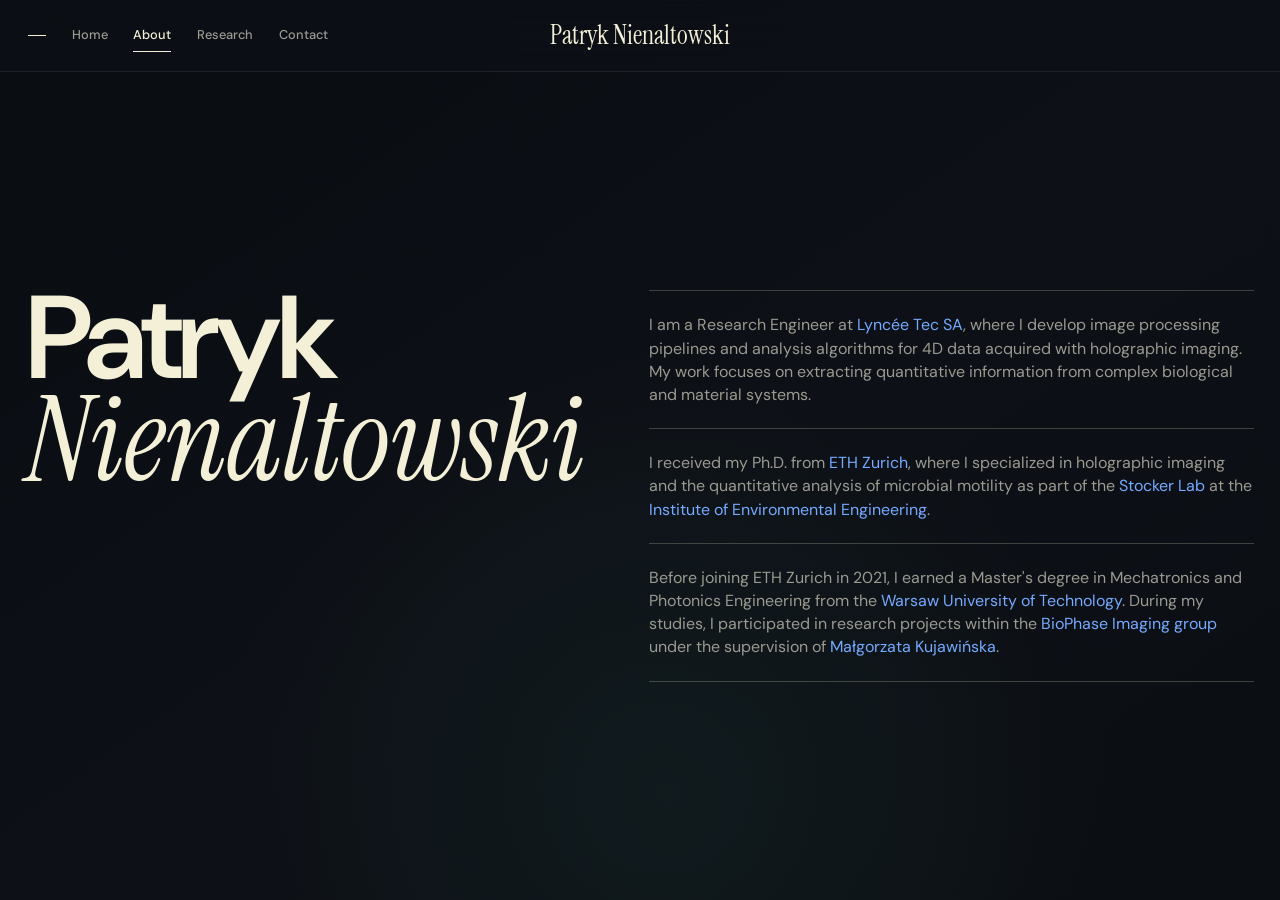
==== commit 79e20a07: "Add files via upload" ====
--- a/about.html
+++ b/about.html
@@ -1,115 +1,56 @@
-<!DOCTYPE html>
+<!doctype html>
 <html lang="en">
+  <head>
+    <meta charset="utf-8">
+    <meta name="description" content="About Patryk Nienaltowski">
+    <meta name="viewport" content="width=device-width, initial-scale=1">
+    <meta name="google-site-verification" content="t_BAW3sTshgfBeOAuNlP1pk4_0JrsPW3adB_mP89894">
+    <title>About | Patryk Nienaltowski</title>
+    <link rel="icon" href="./images/icon-pn.png" type="image/png">
+    <link rel="stylesheet" href="./styles.css">
+  </head>
+  <body>
+    <header class="site-header">
+      <a class="brand" href="./index.html" aria-label="Patryk Nienaltowski home">
+        <span class="brand-mark">PN</span>
+        <span>Patryk Nienaltowski</span>
+      </a>
+      <nav class="tabs" aria-label="Primary navigation">
+        <a href="./index.html">Home</a>
+        <a class="active" href="./about.html" aria-current="page">About</a>
+        <a href="./research.html">Research</a>
+        <a href="./contact.html">Contact</a>
+      </nav>
+    </header>
 
-<head>
-  <meta charset="UTF-8">
-  <meta content="IE=edge" http-equiv="X-UA-Compatible">
-  <meta content="width=device-width,initial-scale=1" name="viewport">
-  <meta content="description" name="description">
-  <meta name="google" content="notranslate" />
-  <meta content="Mashup templates have been developped by Orson.io team" name="author">
-
-  <!-- Disable tap highlight on IE -->
-  <meta name="msapplication-tap-highlight" content="no">
-  
-  <link rel="apple-touch-icon" sizes="180x180" href="./assets/apple-icon-180x180.png">
-  <link href="./assets/favicon.ico" rel="icon">
-
-  <title>PN | about me</title>  
-
-<link href="./main.3f6952e4.css" rel="stylesheet"></head>
-
-<body class="">
-<div id="site-border-left"></div>
-<div id="site-border-right"></div>
-<div id="site-border-top"></div>
-<div id="site-border-bottom"></div>
- <!-- Add your content of header -->
-<header>
-  <nav class="navbar  navbar-fixed-top navbar-default">
-    <div class="container">
-        <button type="button" class="navbar-toggle collapsed" data-toggle="collapse" data-target="#navbar-collapse" aria-expanded="false">
-          <span class="sr-only">Toggle navigation</span>
-          <span class="icon-bar"></span>
-          <span class="icon-bar"></span>
-          <span class="icon-bar"></span>
-        </button>
-
-      <div class="collapse navbar-collapse" id="navbar-collapse">
-        <ul class="nav navbar-nav ">
-          <li><a href="./index.html" title="">01 : Home</a></li>
-          <li><a href="./research.html" title="">02 : Research</a></li>
-          <li><a href="./about.html" title="">03 : About me</a></li>
-          <li><a href="./contact.html" title="">04 : Contact</a></li>
-        </ul>
-      </div> 
-    </div>
-  </nav>
-</header>
-<!-- Add your site or app content here -->
-
-<div class="section-container">
-    <div class="container">
-      <div class="row">
-        <div class="col-xs-12">
-          <div class="section-container-spacer text-center">
-            <h1 class="h2">03 : About me</h1>
-          </div>
-          
-          <div class="row">
-            <div class="col-md-10 col-md-offset-1">
-              <div class="row">
-                <div class="col-xs-12 col-md-6">
-                  <h3>Short bio</h3>
-                  <p align="justify">Hello! I'm Patryk Nienaltowski, currently pursuing a PhD at ETH Zürich's Institute of Environmental Engineering in collaboration with Lyncee Tec, Lausanne. I am privileged to work under the supervision of Roman Stocker and Yves Emery. My academic voyage began at the Warsaw University of Technology where, mentored by Malgorzata Kujawinska, I earned my Master's in Mechatronics.</p>
-			<p align="justify">I am currently focusing on the use of digital holographic microscopy (DHM) for advanced 3D tracking of microorganisms. In this pursuit, I am developing an algorithm designed for efficient processing of large sampling volumes while ensuring high precision and broad applicability. Preliminary findings indicate the potential of this method in three distinct applications: 3D tracking of bacterial motility, analysis of phytoplankton-bacteria interactions, and 3D observation of microbial flagella morphology. This research holds promise for shedding new light on the microcosmos that often goes unseen.</p>
-			<p align="justify">I'm also involved with the <a href="https://www.etn-phymot.eu">PHYMOT</a> network, a European consortium of universities, research institutes, and industrial partners focusing on the physics of microbial motility.</p>
-			<h3>Research Focus</h3>
-                  <p align="justify">3D tracking of microbes, quantitative phase imaging, bacteria-phytoplankton interactions, marine microbiology, 3D flagella tracing, image processing</p>
-                </div>
-                <div class="col-xs-12 col-md-6">
-                  <img src="./assets/images/profile2.png" class="img-responsive" alt="">
-                </div>
-              </div>
-            </div>
-          </div>
-          
-          
-       </div>
-      </div>
-    </div>
-  </div>
-
-
-<footer class="footer-container text-center">
-  <div class="container">
-    <div class="row">
-      <div class="col-xs-12">
-        <p>© UNTITLED | Website created with <a href="http://www.mashup-template.com/" title="Create website with free html template">Mashup Template</a>/<a href="https://www.unsplash.com/" title="Beautiful Free Images">Unsplash</a></p>
-      </div>
-    </div>
-  </div>
-</footer>
-
-<script>
-  document.addEventListener("DOMContentLoaded", function (event) {
-     navActivePage();
-  });
-</script>
-
-<!-- Google Analytics: change UA-XXXXX-X to be your site's ID 
-
-<script>
-  (function (i, s, o, g, r, a, m) {
-    i['GoogleAnalyticsObject'] = r; i[r] = i[r] || function () {
-      (i[r].q = i[r].q || []).push(arguments)
-    }, i[r].l = 1 * new Date(); a = s.createElement(o),
-      m = s.getElementsByTagName(o)[0]; a.async = 1; a.src = g; m.parentNode.insertBefore(a, m)
-  })(window, document, 'script', '//www.google-analytics.com/analytics.js', 'ga');
-  ga('create', 'UA-XXXXX-X', 'auto');
-  ga('send', 'pageview');
-</script>
-
---> <script type="text/javascript" src="./main.70a66962.js"></script></body>
-
-</html>+    <main>
+      <section class="main-hero" aria-labelledby="page-title">
+        <div class="hero-copy">
+          <h1 id="page-title"><span>Patryk</span> <em>Nienaltowski</em></h1>
+          <p>
+            I am a Research Engineer at
+            <a href="https://www.lynceetec.com?utm_source=chatgpt.com">Lyncée Tec SA</a>,
+            where I develop image processing pipelines and analysis algorithms for 4D data acquired
+            with holographic imaging. My work focuses on extracting quantitative
+            information from complex biological and material systems.
+          </p>
+          <p>
+            I received my Ph.D. from
+            <a href="https://baug.ethz.ch/en/">ETH Zurich</a>, where I specialized in holographic imaging
+            and the quantitative analysis of microbial motility as part of the
+            <a href="https://stockerlab.ethz.ch/">Stocker Lab</a> at the
+            <a href="https://ifu.ethz.ch/">Institute of Environmental Engineering</a>.
+          </p>
+          <p>
+            Before joining ETH Zurich in 2021, I earned a Master's degree in Mechatronics and Photonics
+            Engineering from the
+            <a href="https://www.mchtr.pw.edu.pl/www_mchtr_eng/">Warsaw University of Technology</a>.
+            During my studies, I participated in research projects within the
+            <a href="https://biophase.pl/">BioPhase Imaging group</a> under the supervision of
+            <a href="https://scholar.google.de/citations?user=_Ul-HYcAAAAJ&amp;hl=en/">Małgorzata Kujawińska</a>.
+          </p>
+        </div>
+      </section>
+    </main>
+  </body>
+</html>
--- a/styles.css
+++ b/styles.css
@@ -0,0 +1,951 @@
+@import url("https://fonts.googleapis.com/css2?family=DM+Sans:ital,opsz,wght@0,9..40,300..700;1,9..40,300..700&family=Instrument+Serif:ital@0;1&display=swap");
+
+:root {
+  color-scheme: dark;
+  --bg: #0d1016;
+  --bg-deep: #090c11;
+  --cream: #f3f0d7;
+  --muted: #9a9a91;
+  --soft: #c1bfae;
+  --blue: #75aaff;
+  --line: rgba(243, 240, 215, 0.22);
+  --line-strong: rgba(243, 240, 215, 0.52);
+  --sans: "DM Sans", "Helvetica Neue", Arial, sans-serif;
+  --serif: "Instrument Serif", "Times New Roman", serif;
+}
+
+* {
+  box-sizing: border-box;
+}
+
+html {
+  scroll-behavior: smooth;
+}
+
+body {
+  min-height: 100vh;
+  margin: 0;
+  overflow-x: hidden;
+  background:
+    radial-gradient(circle at 52% 88%, rgba(28, 57, 54, 0.28), transparent 28rem),
+    linear-gradient(145deg, var(--bg-deep), var(--bg) 52%, #0b0e13);
+  color: var(--cream);
+  font-family: var(--sans);
+  font-size: 16px;
+  line-height: 1.45;
+}
+
+::selection {
+  background: var(--cream);
+  color: var(--bg);
+}
+
+a {
+  color: inherit;
+  background: transparent;
+  text-decoration: none;
+}
+
+a:focus-visible,
+button:focus-visible,
+input:focus-visible,
+textarea:focus-visible {
+  outline: 1px solid var(--cream);
+  outline-offset: 4px;
+}
+
+img {
+  display: block;
+  max-width: 100%;
+}
+
+.site-header {
+  position: sticky;
+  top: 0;
+  z-index: 20;
+  display: grid;
+  grid-template-columns: 1fr auto 1fr;
+  align-items: center;
+  min-height: 72px;
+  padding: 0 clamp(18px, 2.2vw, 34px);
+  background: rgba(13, 16, 22, 0.82);
+  border-bottom: 1px solid rgba(243, 240, 215, 0.08);
+  backdrop-filter: blur(18px);
+}
+
+.brand {
+  grid-column: 2;
+  display: inline-flex;
+  align-items: baseline;
+  gap: 0;
+  color: var(--cream);
+  font-family: var(--serif);
+  font-size: clamp(1.45rem, 2vw, 2rem);
+  font-weight: 400;
+  line-height: 1;
+}
+
+.brand-mark {
+  display: none;
+}
+
+.tabs {
+  grid-column: 1;
+  grid-row: 1;
+  display: flex;
+  align-items: center;
+  gap: clamp(16px, 2vw, 30px);
+  justify-self: start;
+}
+
+.tabs::before {
+  width: 18px;
+  height: 1px;
+  content: "";
+  background: var(--cream);
+}
+
+.tabs a {
+  position: relative;
+  color: var(--muted);
+  font-size: 0.8rem;
+  font-weight: 500;
+}
+
+.tabs a:hover,
+.tabs a:focus-visible,
+.tabs a.active {
+  color: var(--cream);
+}
+
+.tabs a.active::after {
+  position: absolute;
+  right: 0;
+  bottom: -7px;
+  left: 0;
+  height: 1px;
+  content: "";
+  background: var(--cream);
+}
+
+main {
+  width: min(1500px, calc(100% - clamp(36px, 4vw, 68px)));
+  margin: 0 auto;
+}
+
+.main-hero {
+  position: relative;
+  display: grid;
+  min-height: calc(100svh - 72px);
+  align-items: center;
+  padding: clamp(52px, 8vh, 100px) 0;
+  isolation: isolate;
+}
+
+.hero-copy {
+  position: relative;
+  z-index: 2;
+  display: grid;
+  grid-template-columns: minmax(380px, 0.9fr) minmax(420px, 1.1fr);
+  column-gap: clamp(64px, 10vw, 180px);
+  align-items: start;
+}
+
+.hero-copy h1 {
+  grid-column: 1;
+  grid-row: 1 / span 4;
+}
+
+.hero-copy p {
+  grid-column: 2;
+  max-width: 670px;
+  margin: 0;
+  padding: 22px 0;
+  color: var(--muted);
+  border-top: 1px solid var(--line);
+  font-size: clamp(1rem, 1.25vw, 1.22rem);
+  text-align: left;
+}
+
+.hero-copy p:last-child {
+  border-bottom: 1px solid var(--line);
+}
+
+.hero-copy p a,
+.page-intro p a,
+.publication a {
+  color: var(--blue);
+  transition: opacity 160ms ease;
+}
+
+.hero-copy p a:hover,
+.page-intro p a:hover,
+.publication a:hover {
+  opacity: 0.62;
+}
+
+h1,
+h2,
+p,
+figure {
+  margin-top: 0;
+}
+
+h1 {
+  margin: 0;
+  font-family: var(--sans);
+  font-size: clamp(5rem, 9.2vw, 10rem);
+  font-weight: 600;
+  line-height: 0.82;
+  letter-spacing: -0.035em;
+}
+
+h1 span,
+h1 em {
+  display: block;
+}
+
+h1 em {
+  font-family: var(--serif);
+  font-weight: 400;
+  line-height: 0.9;
+  letter-spacing: 0;
+}
+
+.profile-frame {
+  position: absolute;
+  z-index: 0;
+  bottom: -9%;
+  left: 36%;
+  width: min(36vw, 520px);
+  margin: 0;
+  opacity: 0.36;
+  pointer-events: none;
+  transform: translateX(-50%);
+}
+
+.profile-frame::before {
+  display: none;
+}
+
+.profile-frame img {
+  width: 100%;
+  aspect-ratio: 3 / 4;
+  object-fit: cover;
+  filter: grayscale(0.65) contrast(0.92) brightness(0.72);
+  mix-blend-mode: luminosity;
+  -webkit-mask-image: radial-gradient(ellipse at center, #000 34%, rgba(0, 0, 0, 0.82) 52%, rgba(0, 0, 0, 0.28) 70%, transparent 88%);
+  mask-image: radial-gradient(ellipse at center, #000 34%, rgba(0, 0, 0, 0.82) 52%, rgba(0, 0, 0, 0.28) 70%, transparent 88%);
+}
+
+.page-intro {
+  display: grid;
+  grid-template-columns: 0.9fr 1.1fr;
+  gap: clamp(64px, 10vw, 180px);
+  align-items: end;
+  min-height: 46svh;
+  padding: clamp(70px, 10vw, 150px) 0 34px;
+  border-bottom: 1px solid var(--line-strong);
+}
+
+.page-intro h1 {
+  max-width: none;
+  font-size: clamp(5rem, 10vw, 10rem);
+}
+
+.page-intro p:not(.eyebrow) {
+  max-width: 650px;
+  margin: 0 0 8px;
+  color: var(--muted);
+  font-size: clamp(1rem, 1.25vw, 1.2rem);
+}
+
+.research-intro {
+  padding-bottom: 34px;
+}
+
+.research-intro p i {
+  font-family: var(--serif);
+  font-size: 1.3em;
+  font-weight: 400;
+}
+
+.research-list {
+  display: grid;
+  padding-bottom: clamp(80px, 11vw, 170px);
+  counter-reset: research;
+}
+
+.research-card {
+  position: relative;
+  padding: clamp(48px, 7vw, 100px) 0;
+  border-bottom: 1px solid var(--line);
+  counter-increment: research;
+}
+
+.research-card::before {
+  position: absolute;
+  top: clamp(52px, 7vw, 104px);
+  left: 0;
+  content: "0" counter(research);
+  color: var(--muted);
+  font-size: 0.76rem;
+}
+
+.research-card:nth-child(2) {
+  background: transparent;
+}
+
+.research-card > div {
+  display: grid;
+  grid-template-columns: 0.9fr 1.1fr;
+  gap: clamp(64px, 10vw, 180px);
+}
+
+h2 {
+  grid-column: 1;
+  max-width: 570px;
+  margin: 34px 0 0;
+  color: var(--cream);
+  font-family: var(--sans);
+  font-size: clamp(2.1rem, 4vw, 4.4rem);
+  font-weight: 550;
+  line-height: 0.98;
+  letter-spacing: -0.025em;
+}
+
+.research-card p {
+  grid-column: 2;
+  margin: 0;
+  color: var(--muted);
+  font-size: clamp(1rem, 1.15vw, 1.16rem);
+}
+
+.publication {
+  margin-top: 28px !important;
+  padding-top: 22px;
+  border-top: 1px solid var(--line);
+  font-size: 0.9rem !important;
+}
+
+.publication span {
+  display: block;
+  margin-bottom: 8px;
+  color: var(--cream);
+  font-size: 0.72rem;
+  font-weight: 500;
+  text-transform: uppercase;
+}
+
+.contact-page {
+  position: relative;
+  display: grid;
+  min-height: calc(100svh - 72px);
+  align-items: center;
+  padding: clamp(64px, 9vw, 130px) 0;
+}
+
+.contact-shell {
+  display: grid;
+  grid-template-columns: 0.9fr 1.1fr;
+  gap: clamp(64px, 10vw, 180px);
+  width: 100%;
+}
+
+.contact-shell::before,
+.contact-visual {
+  display: none;
+}
+
+.contact-intro {
+  display: block;
+  min-height: 0;
+  padding: 0;
+  border: 0;
+  text-align: left;
+}
+
+.contact-intro h1 {
+  margin: 0;
+  font-size: clamp(5rem, 9vw, 9.5rem);
+}
+
+.contact-intro p {
+  max-width: 420px;
+  margin: 32px 0 0;
+  color: var(--muted);
+  font-size: 1rem;
+}
+
+.contact-form {
+  display: grid;
+  align-self: center;
+  gap: 0;
+  padding: 0;
+  background: transparent;
+  border: 0;
+  border-top: 1px solid var(--line-strong);
+  border-radius: 0;
+  box-shadow: none;
+}
+
+.contact-form label {
+  display: grid;
+  grid-template-columns: 120px 1fr;
+  gap: 18px;
+  align-items: start;
+  padding: 22px 0;
+  border-bottom: 1px solid var(--line);
+}
+
+.contact-form span {
+  padding-top: 12px;
+  color: var(--muted);
+  font-size: 0.72rem;
+  font-weight: 500;
+  text-transform: uppercase;
+}
+
+.contact-form input,
+.contact-form textarea {
+  width: 100%;
+  min-height: 44px;
+  padding: 8px 0;
+  color: var(--cream);
+  background: transparent;
+  border: 0;
+  border-radius: 0;
+  font: inherit;
+}
+
+.contact-form textarea {
+  min-height: 150px;
+  resize: vertical;
+}
+
+.contact-form input:focus,
+.contact-form textarea:focus {
+  outline: 0;
+}
+
+.contact-form button {
+  justify-self: end;
+  width: 116px;
+  height: 116px;
+  margin-top: 26px;
+  padding: 0;
+  color: var(--cream);
+  background: transparent;
+  border: 1px solid var(--line-strong);
+  border-radius: 50%;
+  cursor: pointer;
+  font: inherit;
+  font-size: 0.82rem;
+  transition: color 180ms ease, background 180ms ease;
+}
+
+.contact-form button:hover {
+  color: var(--bg);
+  background: var(--cream);
+}
+
+@media (max-width: 900px) {
+  .site-header {
+    grid-template-columns: 1fr auto;
+  }
+
+  .brand {
+    grid-column: 2;
+  }
+
+  .tabs {
+    grid-column: 1;
+    gap: 14px;
+  }
+
+  .hero-copy,
+  .page-intro,
+  .research-card > div,
+  .contact-shell {
+    grid-template-columns: 1fr;
+    gap: 36px;
+  }
+
+  .hero-copy h1,
+  .hero-copy p,
+  .research-card p,
+  h2 {
+    grid-column: 1;
+  }
+
+  .hero-copy h1 {
+    grid-row: auto;
+    margin-bottom: 30px;
+  }
+
+  .profile-frame {
+    left: 70%;
+    width: min(58vw, 460px);
+    opacity: 0.24;
+  }
+
+  .page-intro {
+    align-items: start;
+    min-height: 0;
+  }
+
+  .research-card > div {
+    padding-left: 38px;
+  }
+
+  h2 {
+    margin-top: 0;
+  }
+
+  .contact-form {
+    margin-top: 10px;
+  }
+}
+
+@media (max-width: 580px) {
+  .site-header {
+    position: relative;
+    min-height: auto;
+    padding: 18px;
+  }
+
+  .brand {
+    grid-row: 1;
+    font-size: 1.35rem;
+  }
+
+  .tabs {
+    grid-row: 2;
+    grid-column: 1 / -1;
+    margin-top: 18px;
+  }
+
+  .tabs::before {
+    display: none;
+  }
+
+  main {
+    width: calc(100% - 36px);
+  }
+
+  .main-hero {
+    min-height: auto;
+    padding: 56px 0 88px;
+  }
+
+  h1 {
+    font-size: clamp(4rem, 20vw, 6rem);
+  }
+
+  .hero-copy p {
+    padding: 18px 0;
+    font-size: 0.98rem;
+  }
+
+  .profile-frame {
+    right: -35%;
+    bottom: 4%;
+    left: auto;
+    width: 92vw;
+    transform: none;
+  }
+
+  .page-intro {
+    padding: 66px 0 26px;
+  }
+
+  .page-intro h1,
+  .contact-intro h1 {
+    font-size: clamp(4rem, 20vw, 6rem);
+  }
+
+  .research-card {
+    padding: 44px 0;
+  }
+
+  .research-card::before {
+    top: 48px;
+  }
+
+  .research-card > div {
+    gap: 24px;
+  }
+
+  h2 {
+    font-size: clamp(2rem, 10vw, 3rem);
+  }
+
+  .contact-page {
+    padding: 64px 0 90px;
+  }
+
+  .contact-form label {
+    grid-template-columns: 1fr;
+    gap: 6px;
+  }
+
+  .contact-form span {
+    padding-top: 0;
+  }
+
+  .contact-form button {
+    width: 100px;
+    height: 100px;
+  }
+}
+
+@media (prefers-reduced-motion: reduce) {
+  *,
+  *::before,
+  *::after {
+    scroll-behavior: auto !important;
+    transition-duration: 0.01ms !important;
+  }
+}
+
+
+/* Landing page */
+.landing-body {
+  background: #090c12;
+}
+
+.landing-main {
+  width: 100%;
+  margin: 0;
+}
+
+.landing-stage {
+  position: relative;
+  display: grid;
+  min-height: calc(100svh - 72px);
+  align-items: end;
+  overflow: hidden;
+  padding: clamp(42px, 7vw, 96px) clamp(18px, 4vw, 68px);
+  isolation: isolate;
+}
+
+.cell-canvas,
+.frost-layer {
+  position: absolute;
+  inset: 0;
+  width: 100%;
+  height: 100%;
+}
+
+.cell-canvas {
+  z-index: -3;
+  background: #090c12;
+}
+
+.frost-layer {
+  z-index: -2;
+  background:
+    linear-gradient(90deg, rgba(9, 12, 18, 0.16), rgba(13, 17, 25, 0.34)),
+    rgba(12, 16, 24, 0.14);
+  backdrop-filter: blur(4px) saturate(0.86);
+}
+
+.landing-stage::before {
+  position: absolute;
+  inset: 0;
+  z-index: -1;
+  content: "";
+  background: linear-gradient(to top, rgba(9, 12, 18, 0.82), transparent 58%);
+  pointer-events: none;
+}
+
+.landing-copy {
+  width: min(1220px, 100%);
+}
+
+.landing-kicker {
+  margin: 0 0 24px;
+  color: #8f99a8;
+  font-size: 0.74rem;
+  font-weight: 500;
+  text-transform: uppercase;
+}
+
+.landing-copy h1 {
+  max-width: 1180px;
+  font-size: clamp(4.4rem, 8.7vw, 9.6rem);
+}
+
+.landing-copy h1 > span {
+  display: block;
+}
+
+.landing-line {
+  height: 1.82em;
+  color: var(--cream);
+}
+
+.landing-prefix {
+  display: inline;
+}
+
+.landing-line em {
+  display: inline;
+  text-wrap: balance;
+  color: var(--blue);
+  transition: opacity 220ms ease, transform 220ms ease, filter 220ms ease;
+}
+
+.landing-line em.is-changing {
+  opacity: 0;
+  filter: blur(5px);
+  transform: translateY(0.12em);
+}
+
+.landing-link {
+  display: inline-flex;
+  align-items: center;
+  gap: 16px;
+  margin-top: clamp(34px, 5vw, 62px);
+  color: var(--blue);
+  font-size: 0.85rem;
+}
+
+.landing-link > span:last-child {
+  display: grid;
+  width: 42px;
+  height: 42px;
+  place-items: center;
+  border: 1px solid var(--line-strong);
+  border-radius: 50%;
+  transition: color 160ms ease, background 160ms ease;
+}
+
+.landing-link:hover > span:last-child {
+  color: var(--bg);
+  background: var(--cream);
+}
+
+.landing-note {
+  position: absolute;
+  right: clamp(18px, 4vw, 68px);
+  bottom: clamp(42px, 7vw, 96px);
+  width: min(240px, 26vw);
+  margin: 0;
+  color: #8f99a8;
+  font-size: 0.78rem;
+  text-align: right;
+}
+
+@media (max-width: 900px) {
+  .landing-copy h1 {
+    font-size: clamp(4rem, 13vw, 7rem);
+  }
+
+  .landing-line {
+    height: 3.7em;
+  }
+
+  .landing-note {
+    display: none;
+  }
+}
+
+@media (max-width: 580px) {
+  .landing-stage {
+    min-height: calc(100svh - 116px);
+    align-items: center;
+    padding: 54px 18px 74px;
+  }
+
+  .landing-kicker {
+    margin-bottom: 18px;
+  }
+
+  .landing-copy h1 {
+    font-size: clamp(3.5rem, 17vw, 5.2rem);
+    line-height: 0.88;
+  }
+
+  .landing-line {
+    height: 4.5em;
+    margin-top: 0.08em;
+  }
+
+
+  .landing-link {
+    margin-top: 30px;
+  }
+}
+
+
+/* Contact network page */
+.contact-body {
+  background: #090c12;
+}
+
+.contact-network-main {
+  width: 100%;
+  margin: 0;
+}
+
+.contact-network {
+  position: relative;
+  display: grid;
+  min-height: calc(100svh - 72px);
+  align-items: center;
+  overflow: hidden;
+  padding: clamp(54px, 8vw, 110px) clamp(18px, 4vw, 68px);
+  isolation: isolate;
+}
+
+.contact-canvas,
+.contact-frost {
+  position: absolute;
+  inset: 0;
+  width: 100%;
+  height: 100%;
+}
+
+.contact-canvas {
+  z-index: -3;
+  background: #090c12;
+}
+
+.contact-frost {
+  z-index: -2;
+  background: rgba(9, 12, 18, 0.28);
+  backdrop-filter: blur(2.5px);
+}
+
+.contact-network::before {
+  position: absolute;
+  inset: 0;
+  z-index: -1;
+  content: "";
+  background: linear-gradient(90deg, rgba(9, 12, 18, 0.36), transparent 52%, rgba(9, 12, 18, 0.2));
+  pointer-events: none;
+}
+
+.contact-network-content {
+  display: grid;
+  grid-template-columns: 0.9fr 1.1fr;
+  gap: clamp(64px, 10vw, 180px);
+  align-items: end;
+  width: min(1500px, 100%);
+  margin: 0 auto;
+}
+
+.contact-heading {
+  align-self: end;
+}
+
+.contact-kicker {
+  margin: 0 0 22px;
+  color: #8f99a8;
+  font-size: 0.74rem;
+  font-weight: 500;
+  text-transform: uppercase;
+}
+
+.contact-heading h1 {
+  font-size: clamp(4.5rem, 8.7vw, 9.4rem);
+}
+
+.contact-details {
+  align-self: end;
+  border-top: 1px solid var(--line-strong);
+}
+
+.contact-channel {
+  position: relative;
+  display: grid;
+  grid-template-columns: 120px minmax(0, 1fr) 46px;
+  gap: 20px;
+  align-items: center;
+  min-height: 116px;
+  color: var(--blue);
+  border-bottom: 1px solid var(--line);
+  transition: color 160ms ease;
+}
+
+.contact-channel:hover {
+  color: var(--cream);
+}
+
+.contact-channel-label {
+  color: #8f99a8;
+  font-size: 0.72rem;
+  text-transform: uppercase;
+}
+
+.contact-channel strong {
+  overflow-wrap: anywhere;
+  font-size: clamp(1.05rem, 1.7vw, 1.45rem);
+  font-weight: 450;
+}
+
+.contact-channel-arrow {
+  display: grid;
+  width: 42px;
+  height: 42px;
+  place-items: center;
+  border: 1px solid var(--line-strong);
+  border-radius: 50%;
+}
+
+.contact-caption {
+  position: absolute;
+  right: clamp(18px, 4vw, 68px);
+  bottom: 28px;
+  margin: 0;
+  color: #788291;
+  font-size: 0.74rem;
+}
+
+@media (max-width: 900px) {
+  .contact-network-content {
+    grid-template-columns: 1fr;
+    gap: 54px;
+  }
+
+  .contact-heading h1 {
+    max-width: 780px;
+  }
+}
+
+@media (max-width: 580px) {
+  .contact-network {
+    min-height: calc(100svh - 116px);
+    padding: 56px 18px 90px;
+  }
+
+  .contact-heading h1 {
+    font-size: clamp(4rem, 19vw, 5.7rem);
+  }
+
+  .contact-channel {
+    grid-template-columns: 1fr 42px;
+    gap: 10px;
+    min-height: 112px;
+  }
+
+  .contact-channel-label {
+    grid-column: 1 / -1;
+    padding-top: 18px;
+  }
+
+  .contact-channel strong {
+    padding-bottom: 18px;
+  }
+
+  .contact-channel-arrow {
+    grid-column: 2;
+    grid-row: 2;
+    margin-bottom: 18px;
+  }
+
+  .contact-caption {
+    display: none;
+  }
+}
